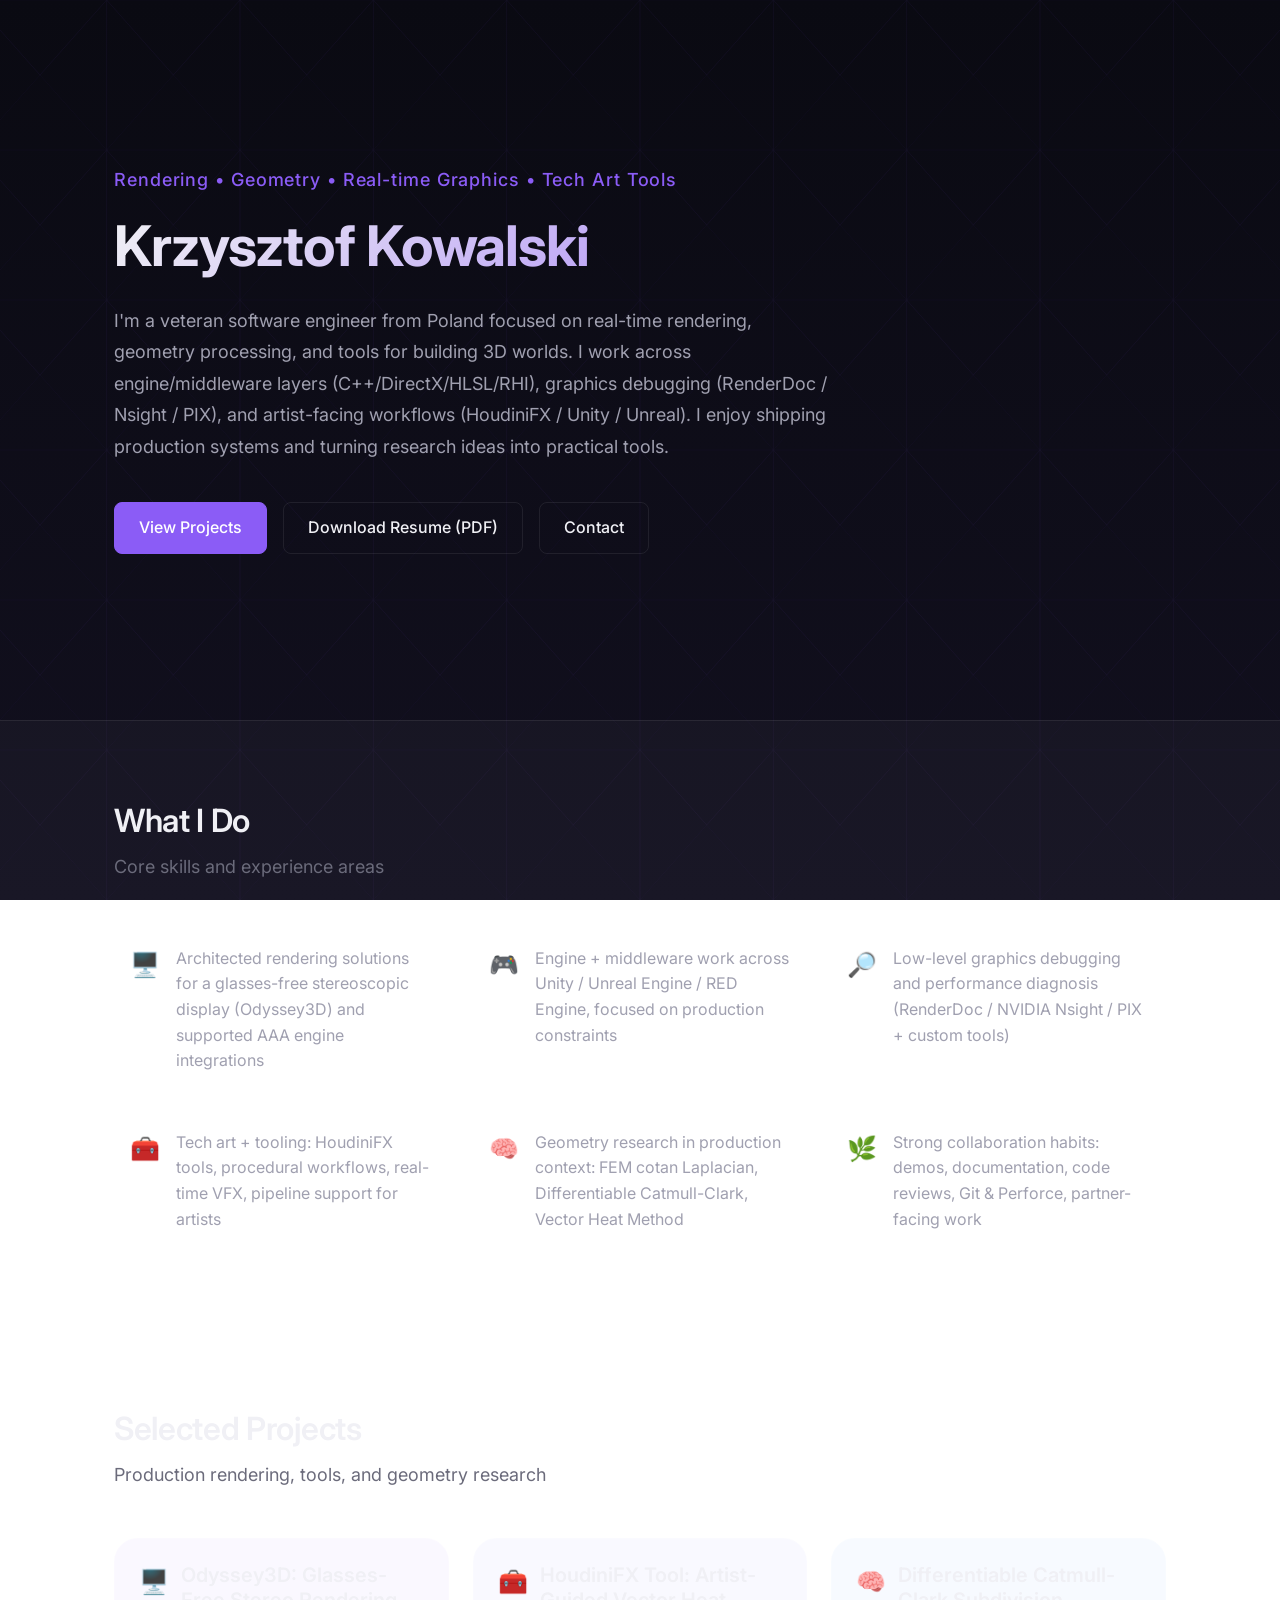
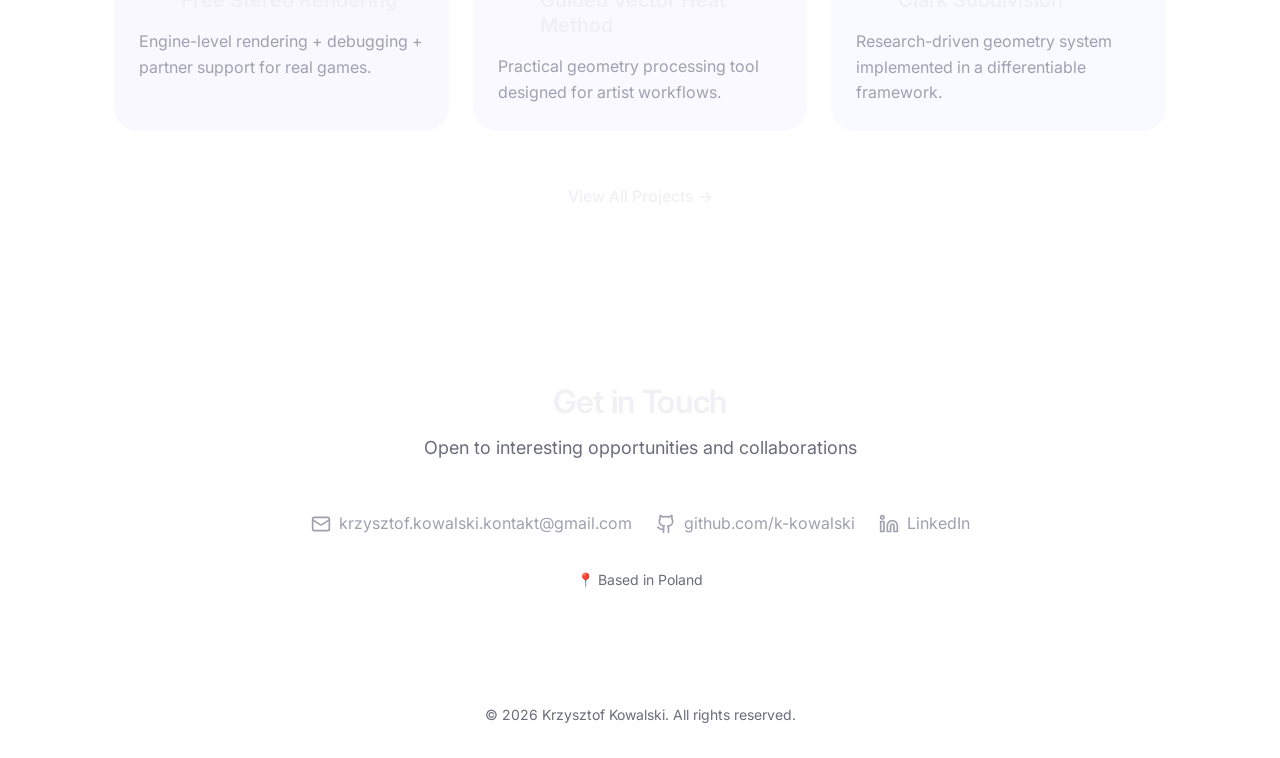
==== index.html @ f91380dd "Initial website commit" ====
<!DOCTYPE html>
<html lang="en">
<head>
  <meta charset="UTF-8">
  <meta name="viewport" content="width=device-width, initial-scale=1.0">
  <title>Krzysztof Kowalski — Rendering, Geometry, Real-time Graphics</title>
  <meta name="description" content="Veteran software engineer focused on real-time rendering, geometry processing, and tools for building 3D worlds. Engine/middleware, graphics debugging, and artist-facing workflows.">
  
  <!-- Open Graph -->
  <meta property="og:title" content="Krzysztof Kowalski — Rendering, Geometry, Real-time Graphics">
  <meta property="og:description" content="Veteran software engineer focused on real-time rendering, geometry processing, and tools for building 3D worlds.">
  <meta property="og:type" content="website">
  <meta property="og:url" content="https://k-kowalski.github.io/">
  
  <!-- Favicon -->
  <link rel="icon" type="image/svg+xml" href="assets/favicon.svg">
  
  <!-- Fonts -->
  <link rel="preconnect" href="https://fonts.googleapis.com">
  <link rel="preconnect" href="https://fonts.gstatic.com" crossorigin>
  <link href="https://fonts.googleapis.com/css2?family=Inter:wght@400;500;600;700&display=swap" rel="stylesheet">
  
  <!-- Styles -->
  <link rel="stylesheet" href="assets/styles.css">
</head>
<body>
  <!-- Background Triangle Mesh -->
  <img src="assets/triangles.svg" alt="" class="bg-triangles" aria-hidden="true">
  
  <div class="content-wrapper">
    <!-- Hero Section -->
    <section class="hero" id="hero">
      <div class="container">
        <p class="hero__tagline fade-in">Rendering • Geometry • Real-time Graphics • Tech Art Tools</p>
        <h1 class="hero__name fade-in">Krzysztof Kowalski</h1>
        <p class="hero__intro fade-in">
          I'm a veteran software engineer from Poland focused on real-time rendering, geometry processing, and tools for building 3D worlds. I work across engine/middleware layers (C++/DirectX/HLSL/RHI), graphics debugging (RenderDoc / Nsight / PIX), and artist-facing workflows (HoudiniFX / Unity / Unreal). I enjoy shipping production systems and turning research ideas into practical tools.
        </p>
        <div class="hero__cta fade-in">
          <a href="projects.html" class="btn btn--primary">View Projects</a>
          <a href="#" class="btn btn--secondary">Download Resume (PDF)</a>
          <a href="mailto:krzysztof.kowalski.kontakt@gmail.com" class="btn btn--secondary">Contact</a>
        </div>
      </div>
    </section>

    <!-- Highlights Section -->
    <section class="highlights" id="highlights">
      <div class="container">
        <div class="section-header">
          <h2 class="section-header__title">What I Do</h2>
          <p class="section-header__subtitle">Core skills and experience areas</p>
        </div>
        <div class="highlights__grid">
          <div class="highlight-item">
            <span class="highlight-item__emoji" aria-hidden="true">🖥️</span>
            <p class="highlight-item__text">Architected rendering solutions for a glasses-free stereoscopic display (Odyssey3D) and supported AAA engine integrations</p>
          </div>
          <div class="highlight-item">
            <span class="highlight-item__emoji" aria-hidden="true">🎮</span>
            <p class="highlight-item__text">Engine + middleware work across Unity / Unreal Engine / RED Engine, focused on production constraints</p>
          </div>
          <div class="highlight-item">
            <span class="highlight-item__emoji" aria-hidden="true">🔎</span>
            <p class="highlight-item__text">Low-level graphics debugging and performance diagnosis (RenderDoc / NVIDIA Nsight / PIX + custom tools)</p>
          </div>
          <div class="highlight-item">
            <span class="highlight-item__emoji" aria-hidden="true">🧰</span>
            <p class="highlight-item__text">Tech art + tooling: HoudiniFX tools, procedural workflows, real-time VFX, pipeline support for artists</p>
          </div>
          <div class="highlight-item">
            <span class="highlight-item__emoji" aria-hidden="true">🧠</span>
            <p class="highlight-item__text">Geometry research in production context: FEM cotan Laplacian, Differentiable Catmull-Clark, Vector Heat Method</p>
          </div>
          <div class="highlight-item">
            <span class="highlight-item__emoji" aria-hidden="true">🌿</span>
            <p class="highlight-item__text">Strong collaboration habits: demos, documentation, code reviews, Git & Perforce, partner-facing work</p>
          </div>
        </div>
      </div>
    </section>

    <!-- Selected Projects Section -->
    <section class="selected-projects" id="projects">
      <div class="container">
        <div class="section-header">
          <h2 class="section-header__title">Selected Projects</h2>
          <p class="section-header__subtitle">Production rendering, tools, and geometry research</p>
        </div>
        <div class="projects-grid">
          <a href="projects.html#odyssey3d" class="project-card project-card--shade-1">
            <div class="project-card__header">
              <span class="project-card__emoji" aria-hidden="true">🖥️</span>
              <h3 class="project-card__title">Odyssey3D: Glasses-Free Stereo Rendering</h3>
            </div>
            <p class="project-card__description">Engine-level rendering + debugging + partner support for real games.</p>
          </a>
          <a href="projects.html#vector-heat-method" class="project-card project-card--shade-2">
            <div class="project-card__header">
              <span class="project-card__emoji" aria-hidden="true">🧰</span>
              <h3 class="project-card__title">HoudiniFX Tool: Artist-Guided Vector Heat Method</h3>
            </div>
            <p class="project-card__description">Practical geometry processing tool designed for artist workflows.</p>
          </a>
          <a href="projects.html#diff-catmul-clark" class="project-card project-card--shade-3">
            <div class="project-card__header">
              <span class="project-card__emoji" aria-hidden="true">🧠</span>
              <h3 class="project-card__title">Differentiable Catmull-Clark Subdivision</h3>
            </div>
            <p class="project-card__description">Research-driven geometry system implemented in a differentiable framework.</p>
          </a>
        </div>
        <div style="text-align: center; margin-top: var(--space-10);">
          <a href="projects.html" class="btn btn--secondary">View All Projects →</a>
        </div>
      </div>
    </section>

    <!-- Contact Section -->
    <section class="contact" id="contact">
      <div class="container">
        <div class="section-header">
          <h2 class="section-header__title">Get in Touch</h2>
          <p class="section-header__subtitle">Open to interesting opportunities and collaborations</p>
        </div>
        <div class="contact__links">
          <a href="mailto:krzysztof.kowalski.kontakt@gmail.com" class="contact__link">
            <svg xmlns="http://www.w3.org/2000/svg" viewBox="0 0 24 24" fill="none" stroke="currentColor" stroke-width="2" stroke-linecap="round" stroke-linejoin="round">
              <rect width="20" height="16" x="2" y="4" rx="2"/>
              <path d="m22 7-8.97 5.7a1.94 1.94 0 0 1-2.06 0L2 7"/>
            </svg>
            <span>krzysztof.kowalski.kontakt@gmail.com</span>
          </a>
          <a href="https://github.com/k-kowalski" target="_blank" rel="noopener noreferrer" class="contact__link">
            <svg xmlns="http://www.w3.org/2000/svg" viewBox="0 0 24 24" fill="none" stroke="currentColor" stroke-width="2" stroke-linecap="round" stroke-linejoin="round">
              <path d="M15 22v-4a4.8 4.8 0 0 0-1-3.5c3 0 6-2 6-5.5.08-1.25-.27-2.48-1-3.5.28-1.15.28-2.35 0-3.5 0 0-1 0-3 1.5-2.64-.5-5.36-.5-8 0C6 2 5 2 5 2c-.3 1.15-.3 2.35 0 3.5A5.403 5.403 0 0 0 4 9c0 3.5 3 5.5 6 5.5-.39.49-.68 1.05-.85 1.65-.17.6-.22 1.23-.15 1.85v4"/>
              <path d="M9 18c-4.51 2-5-2-7-2"/>
            </svg>
            <span>github.com/k-kowalski</span>
          </a>
          <a href="https://linkedin.com/in/krzysztof-kowalski-9024a4239" target="_blank" rel="noopener noreferrer" class="contact__link">
            <svg xmlns="http://www.w3.org/2000/svg" viewBox="0 0 24 24" fill="none" stroke="currentColor" stroke-width="2" stroke-linecap="round" stroke-linejoin="round">
              <path d="M16 8a6 6 0 0 1 6 6v7h-4v-7a2 2 0 0 0-2-2 2 2 0 0 0-2 2v7h-4v-7a6 6 0 0 1 6-6z"/>
              <rect width="4" height="12" x="2" y="9"/>
              <circle cx="4" cy="4" r="2"/>
            </svg>
            <span>LinkedIn</span>
          </a>
        </div>
        <p style="margin-top: var(--space-8); color: var(--color-text-muted); font-size: var(--text-sm);">📍 Based in Poland</p>
      </div>
    </section>

    <!-- Footer -->
    <footer class="footer">
      <div class="container">
        <p class="footer__text">© 2026 Krzysztof Kowalski. All rights reserved.</p>
      </div>
    </footer>
  </div>

  <script src="assets/main.js" defer></script>
</body>
</html>
---- assets/styles.css ----
/* ==========================================================================
   KRZYSZTOF KOWALSKI - Personal Website Styles
   Dark theme with gradient background and triangle wireframe overlay
   ========================================================================== */

/* --------------------------------------------------------------------------
   CSS Custom Properties (Design Tokens)
   -------------------------------------------------------------------------- */
:root {
  /* Colors - Dark theme palette */
  --color-bg-start: #0a0a12;
  --color-bg-end: #12101f;
  --color-surface: rgba(255, 255, 255, 0.03);
  --color-surface-hover: rgba(255, 255, 255, 0.06);
  --color-border: rgba(255, 255, 255, 0.08);
  --color-border-glow: rgba(139, 92, 246, 0.15);
  
  --color-text-primary: #f0f0f5;
  --color-text-secondary: #a0a0b0;
  --color-text-muted: #6b6b7b;
  
  --color-accent: #8b5cf6;
  --color-accent-hover: #a78bfa;
  --color-accent-glow: rgba(139, 92, 246, 0.25);
  
  /* Card shade variations */
  --card-shade-1: rgba(139, 92, 246, 0.04);
  --card-shade-2: rgba(99, 102, 241, 0.04);
  --card-shade-3: rgba(59, 130, 246, 0.04);
  --card-shade-4: rgba(168, 85, 247, 0.04);
  --card-shade-5: rgba(34, 211, 238, 0.04);
  --card-shade-6: rgba(244, 114, 182, 0.04);
  
  /* Typography */
  --font-sans: 'Inter', -apple-system, BlinkMacSystemFont, 'Segoe UI', Roboto, sans-serif;
  --font-mono: 'JetBrains Mono', 'Fira Code', monospace;
  
  --text-xs: 0.75rem;
  --text-sm: 0.875rem;
  --text-base: 1rem;
  --text-lg: 1.125rem;
  --text-xl: 1.25rem;
  --text-2xl: 1.5rem;
  --text-3xl: 2rem;
  --text-4xl: 2.5rem;
  --text-5xl: 3.5rem;
  
  --leading-tight: 1.25;
  --leading-normal: 1.6;
  --leading-relaxed: 1.75;
  
  /* Spacing */
  --space-1: 0.25rem;
  --space-2: 0.5rem;
  --space-3: 0.75rem;
  --space-4: 1rem;
  --space-5: 1.25rem;
  --space-6: 1.5rem;
  --space-8: 2rem;
  --space-10: 2.5rem;
  --space-12: 3rem;
  --space-16: 4rem;
  --space-20: 5rem;
  --space-24: 6rem;
  
  /* Layout */
  --max-width: 1100px;
  --border-radius-sm: 8px;
  --border-radius-md: 16px;
  --border-radius-lg: 24px;
  
  /* Transitions */
  --transition-fast: 150ms ease;
  --transition-base: 250ms ease;
  --transition-slow: 400ms ease;
}

/* --------------------------------------------------------------------------
   Base Reset & Foundation
   -------------------------------------------------------------------------- */
*, *::before, *::after {
  box-sizing: border-box;
  margin: 0;
  padding: 0;
}

html {
  scroll-behavior: smooth;
  -webkit-font-smoothing: antialiased;
  -moz-osx-font-smoothing: grayscale;
}

body {
  font-family: var(--font-sans);
  font-size: var(--text-base);
  line-height: var(--leading-normal);
  color: var(--color-text-primary);
  background: linear-gradient(180deg, var(--color-bg-start) 0%, var(--color-bg-end) 100%);
  background-attachment: fixed;
  min-height: 100vh;
}

/* Triangle mesh background overlay */
.bg-triangles {
  position: fixed;
  top: 0;
  left: 0;
  width: 100%;
  height: 100%;
  pointer-events: none;
  z-index: 0;
  opacity: 0.08;
}

/* Main content wrapper */
.content-wrapper {
  position: relative;
  z-index: 1;
}

/* --------------------------------------------------------------------------
   Typography
   -------------------------------------------------------------------------- */
h1, h2, h3, h4, h5, h6 {
  font-weight: 600;
  line-height: var(--leading-tight);
  color: var(--color-text-primary);
}

h1 {
  font-size: var(--text-5xl);
  font-weight: 700;
  letter-spacing: -0.02em;
}

h2 {
  font-size: var(--text-3xl);
  letter-spacing: -0.01em;
}

h3 {
  font-size: var(--text-xl);
}

h4 {
  font-size: var(--text-lg);
}

p {
  color: var(--color-text-secondary);
}

a {
  color: var(--color-accent);
  text-decoration: none;
  transition: color var(--transition-fast);
}

a:hover {
  color: var(--color-accent-hover);
}

/* --------------------------------------------------------------------------
   Layout
   -------------------------------------------------------------------------- */
.container {
  width: 100%;
  max-width: var(--max-width);
  margin: 0 auto;
  padding: 0 var(--space-6);
}

section {
  padding: var(--space-20) 0;
}

/* --------------------------------------------------------------------------
   Hero Section
   -------------------------------------------------------------------------- */
.hero {
  min-height: 80vh;
  display: flex;
  flex-direction: column;
  justify-content: center;
  padding: var(--space-24) 0;
}

.hero__tagline {
  font-size: var(--text-lg);
  color: var(--color-accent);
  font-weight: 500;
  margin-bottom: var(--space-4);
  letter-spacing: 0.05em;
}

.hero__name {
  margin-bottom: var(--space-6);
  background: linear-gradient(135deg, var(--color-text-primary) 0%, var(--color-accent) 100%);
  -webkit-background-clip: text;
  -webkit-text-fill-color: transparent;
  background-clip: text;
}

.hero__intro {
  font-size: var(--text-lg);
  max-width: 720px;
  margin-bottom: var(--space-10);
  line-height: var(--leading-relaxed);
}

.hero__cta {
  display: flex;
  flex-wrap: wrap;
  gap: var(--space-4);
}

/* --------------------------------------------------------------------------
   Buttons
   -------------------------------------------------------------------------- */
.btn {
  display: inline-flex;
  align-items: center;
  gap: var(--space-2);
  padding: var(--space-3) var(--space-6);
  font-size: var(--text-base);
  font-weight: 500;
  border-radius: var(--border-radius-sm);
  border: 1px solid transparent;
  cursor: pointer;
  transition: all var(--transition-base);
  text-decoration: none;
}

.btn--primary {
  background: var(--color-accent);
  color: white;
  border-color: var(--color-accent);
}

.btn--primary:hover {
  background: var(--color-accent-hover);
  border-color: var(--color-accent-hover);
  color: white;
  box-shadow: 0 0 20px var(--color-accent-glow);
}

.btn--secondary {
  background: transparent;
  color: var(--color-text-primary);
  border-color: var(--color-border);
}

.btn--secondary:hover {
  background: var(--color-surface-hover);
  border-color: var(--color-accent);
  color: var(--color-text-primary);
}

/* --------------------------------------------------------------------------
   Section Headers
   -------------------------------------------------------------------------- */
.section-header {
  margin-bottom: var(--space-12);
}

.section-header__title {
  margin-bottom: var(--space-3);
}

.section-header__subtitle {
  font-size: var(--text-lg);
  color: var(--color-text-muted);
}

/* --------------------------------------------------------------------------
   Highlights Section
   -------------------------------------------------------------------------- */
.highlights {
  background: var(--color-surface);
  border-top: 1px solid var(--color-border);
  border-bottom: 1px solid var(--color-border);
}

.highlights__grid {
  display: grid;
  grid-template-columns: repeat(auto-fit, minmax(300px, 1fr));
  gap: var(--space-6);
}

.highlight-item {
  display: flex;
  gap: var(--space-4);
  padding: var(--space-4);
  border-radius: var(--border-radius-md);
  transition: background var(--transition-base);
}

.highlight-item:hover {
  background: var(--color-surface-hover);
}

.highlight-item__emoji {
  font-size: var(--text-2xl);
  flex-shrink: 0;
}

.highlight-item__text {
  font-size: var(--text-base);
  color: var(--color-text-secondary);
  line-height: var(--leading-normal);
}

/* --------------------------------------------------------------------------
   Project Cards (Teaser - Home)
   -------------------------------------------------------------------------- */
.projects-grid {
  display: grid;
  grid-template-columns: repeat(auto-fit, minmax(320px, 1fr));
  gap: var(--space-6);
}

.project-card {
  background: var(--color-surface);
  border: 1px solid var(--color-border);
  border-radius: var(--border-radius-lg);
  padding: var(--space-6);
  transition: all var(--transition-base);
  text-decoration: none;
  display: block;
}

.project-card:hover {
  background: var(--color-surface-hover);
  border-color: var(--color-border-glow);
  transform: translateY(-2px);
  box-shadow: 0 8px 32px rgba(0, 0, 0, 0.3), 0 0 0 1px var(--color-border-glow);
}

.project-card--shade-1 { background: var(--card-shade-1); }
.project-card--shade-2 { background: var(--card-shade-2); }
.project-card--shade-3 { background: var(--card-shade-3); }
.project-card--shade-4 { background: var(--card-shade-4); }
.project-card--shade-5 { background: var(--card-shade-5); }
.project-card--shade-6 { background: var(--card-shade-6); }

.project-card__header {
  display: flex;
  align-items: flex-start;
  gap: var(--space-3);
  margin-bottom: var(--space-4);
}

.project-card__emoji {
  font-size: var(--text-2xl);
  flex-shrink: 0;
}

.project-card__title {
  font-size: var(--text-xl);
  font-weight: 600;
  color: var(--color-text-primary);
}

.project-card__description {
  color: var(--color-text-secondary);
  font-size: var(--text-base);
  line-height: var(--leading-normal);
}

/* --------------------------------------------------------------------------
   Project Cards (Full - Projects Page)
   -------------------------------------------------------------------------- */
.project-full {
  background: var(--color-surface);
  border: 1px solid var(--color-border);
  border-radius: var(--border-radius-lg);
  padding: var(--space-8);
  margin-bottom: var(--space-8);
  transition: border-color var(--transition-base);
}

.project-full:hover {
  border-color: var(--color-border-glow);
}

.project-full__header {
  display: flex;
  align-items: flex-start;
  gap: var(--space-4);
  margin-bottom: var(--space-4);
}

.project-full__emoji {
  font-size: var(--text-3xl);
  flex-shrink: 0;
}

.project-full__title-group {
  flex: 1;
}

.project-full__title {
  font-size: var(--text-2xl);
  font-weight: 600;
  margin-bottom: var(--space-1);
}

.project-full__role {
  font-size: var(--text-sm);
  color: var(--color-accent);
  font-weight: 500;
}

.project-full__summary {
  color: var(--color-text-secondary);
  margin-bottom: var(--space-6);
  font-size: var(--text-lg);
  line-height: var(--leading-relaxed);
}

.project-full__section-title {
  font-size: var(--text-sm);
  font-weight: 600;
  color: var(--color-text-muted);
  text-transform: uppercase;
  letter-spacing: 0.05em;
  margin-bottom: var(--space-3);
  margin-top: var(--space-6);
}

.project-full__list {
  list-style: none;
  padding: 0;
}

.project-full__list li {
  position: relative;
  padding-left: var(--space-5);
  margin-bottom: var(--space-2);
  color: var(--color-text-secondary);
}

.project-full__list li::before {
  content: "→";
  position: absolute;
  left: 0;
  color: var(--color-accent);
}

.project-full__tech {
  display: flex;
  flex-wrap: wrap;
  gap: var(--space-2);
  margin-top: var(--space-4);
}

.tech-tag {
  font-size: var(--text-xs);
  padding: var(--space-1) var(--space-3);
  background: var(--color-surface-hover);
  border: 1px solid var(--color-border);
  border-radius: var(--border-radius-sm);
  color: var(--color-text-muted);
  font-family: var(--font-mono);
}

/* Screenshot Placeholder */
.screenshot-placeholder {
  aspect-ratio: 16 / 9;
  background: linear-gradient(135deg, rgba(139, 92, 246, 0.05) 0%, rgba(59, 130, 246, 0.05) 100%);
  border: 1px dashed var(--color-border);
  border-radius: var(--border-radius-md);
  display: flex;
  flex-direction: column;
  align-items: center;
  justify-content: center;
  gap: var(--space-3);
  margin-top: var(--space-6);
  color: var(--color-text-muted);
  font-size: var(--text-sm);
}

.screenshot-placeholder__icon {
  font-size: var(--text-3xl);
  opacity: 0.5;
}

/* When real screenshot is added, use this class */
.screenshot-container {
  aspect-ratio: 16 / 9;
  border-radius: var(--border-radius-md);
  overflow: hidden;
  margin-top: var(--space-6);
}

.screenshot-container img {
  width: 100%;
  height: 100%;
  object-fit: cover;
}

/* --------------------------------------------------------------------------
   Contact Section
   -------------------------------------------------------------------------- */
.contact {
  text-align: center;
}

.contact__links {
  display: flex;
  flex-wrap: wrap;
  justify-content: center;
  gap: var(--space-6);
  margin-top: var(--space-8);
}

.contact__link {
  display: inline-flex;
  align-items: center;
  gap: var(--space-2);
  color: var(--color-text-secondary);
  font-size: var(--text-base);
  transition: color var(--transition-fast);
}

.contact__link:hover {
  color: var(--color-accent);
}

.contact__link svg {
  width: 20px;
  height: 20px;
}

/* --------------------------------------------------------------------------
   Footer
   -------------------------------------------------------------------------- */
.footer {
  padding: var(--space-8) 0;
  border-top: 1px solid var(--color-border);
  text-align: center;
}

.footer__text {
  font-size: var(--text-sm);
  color: var(--color-text-muted);
}

/* --------------------------------------------------------------------------
   Responsive Design
   -------------------------------------------------------------------------- */
@media (max-width: 768px) {
  :root {
    --text-5xl: 2.5rem;
    --text-3xl: 1.75rem;
  }
  
  .hero {
    min-height: auto;
    padding: var(--space-16) 0;
  }
  
  .hero__cta {
    flex-direction: column;
  }
  
  .btn {
    width: 100%;
    justify-content: center;
  }
  
  .highlights__grid {
    grid-template-columns: 1fr;
  }
  
  .projects-grid {
    grid-template-columns: 1fr;
  }
  
  .project-full {
    padding: var(--space-5);
  }
  
  .project-full__header {
    flex-direction: column;
    gap: var(--space-2);
  }
  
  section {
    padding: var(--space-12) 0;
  }
  
  .container {
    padding: 0 var(--space-4);
  }
}

@media (max-width: 480px) {
  :root {
    --text-5xl: 2rem;
    --text-3xl: 1.5rem;
    --text-2xl: 1.25rem;
  }
  
  .contact__links {
    flex-direction: column;
    align-items: center;
  }
}

/* --------------------------------------------------------------------------
   Animations (with reduced motion support)
   -------------------------------------------------------------------------- */
@media (prefers-reduced-motion: no-preference) {
  .fade-in {
    animation: fadeIn var(--transition-slow) ease-out;
  }
  
  @keyframes fadeIn {
    from {
      opacity: 0;
      transform: translateY(10px);
    }
    to {
      opacity: 1;
      transform: translateY(0);
    }
  }
}

@media (prefers-reduced-motion: reduce) {
  *, *::before, *::after {
    animation-duration: 0.01ms !important;
    animation-iteration-count: 1 !important;
    transition-duration: 0.01ms !important;
  }
  
  html {
    scroll-behavior: auto;
  }
}

/* --------------------------------------------------------------------------
   Utility Classes
   -------------------------------------------------------------------------- */
.sr-only {
  position: absolute;
  width: 1px;
  height: 1px;
  padding: 0;
  margin: -1px;
  overflow: hidden;
  clip: rect(0, 0, 0, 0);
  white-space: nowrap;
  border: 0;
}

.text-gradient {
  background: linear-gradient(135deg, var(--color-text-primary) 0%, var(--color-accent) 100%);
  -webkit-background-clip: text;
  -webkit-text-fill-color: transparent;
  background-clip: text;
}
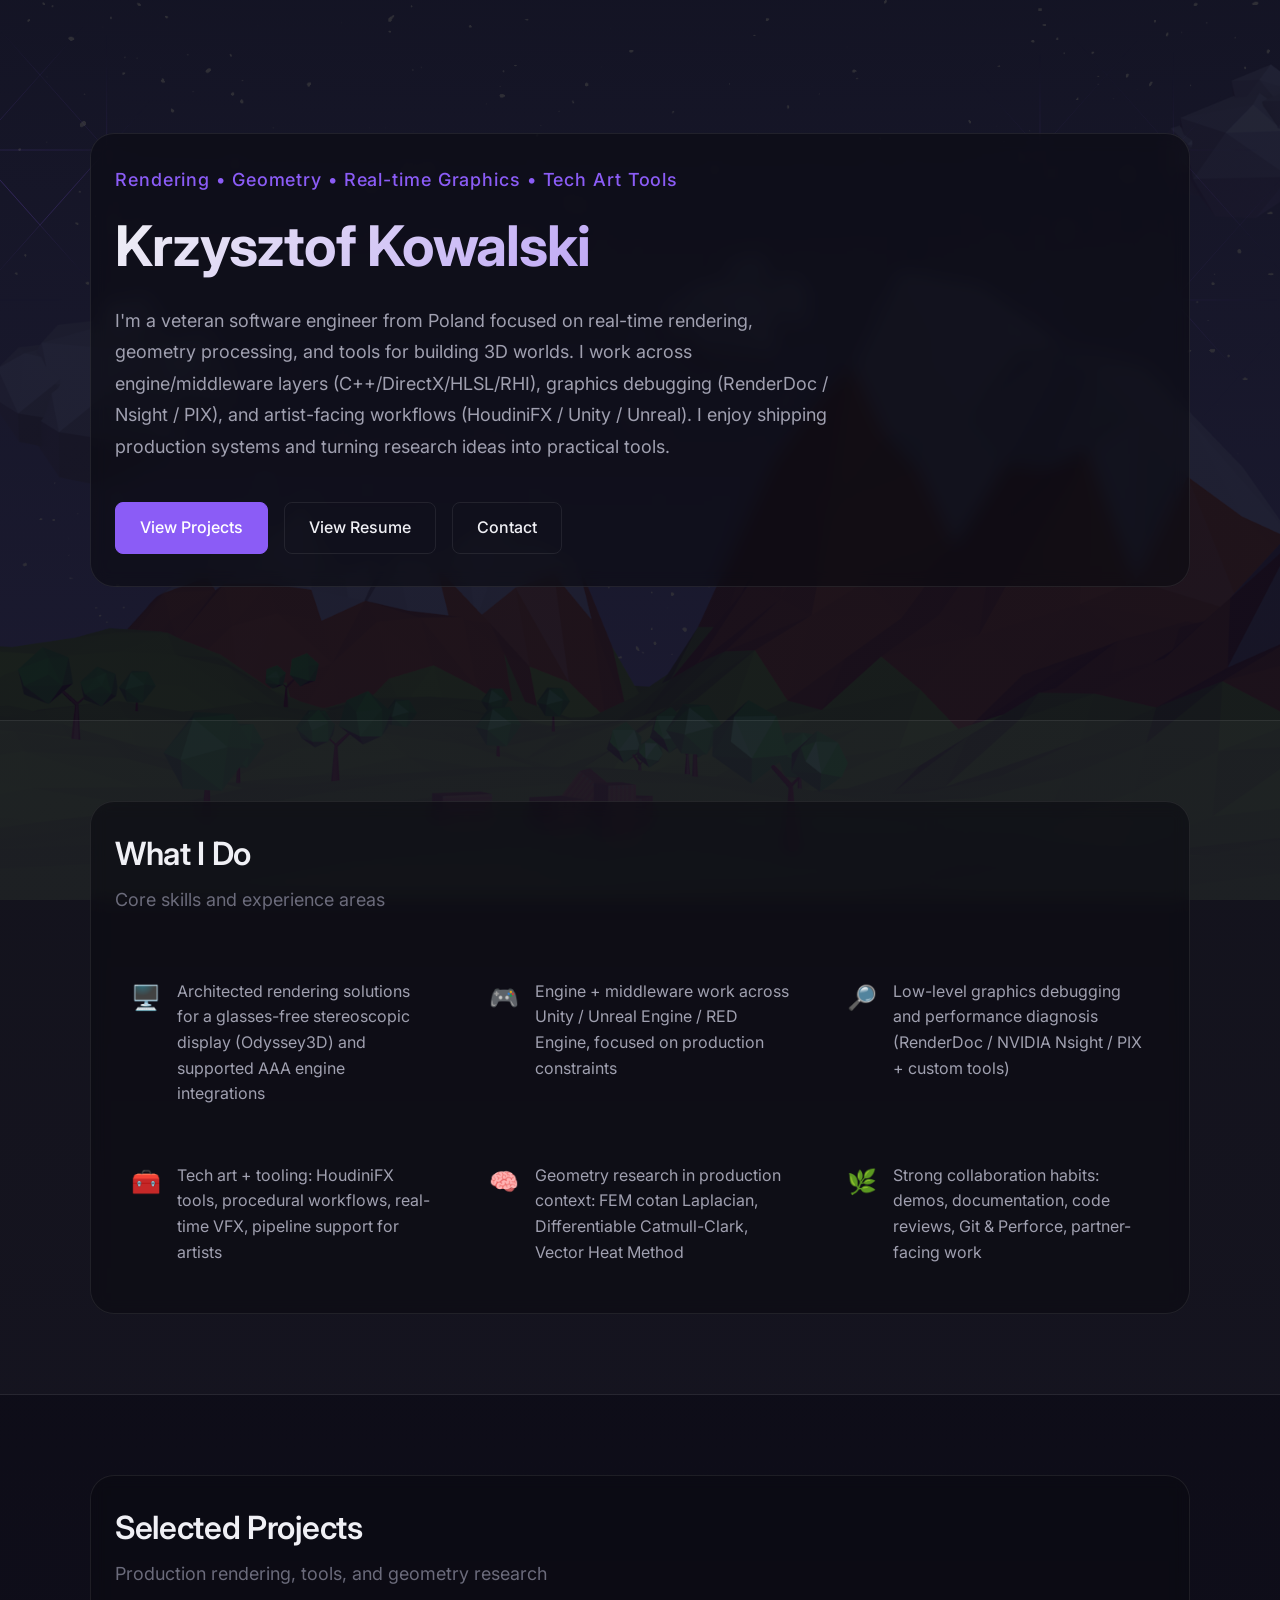
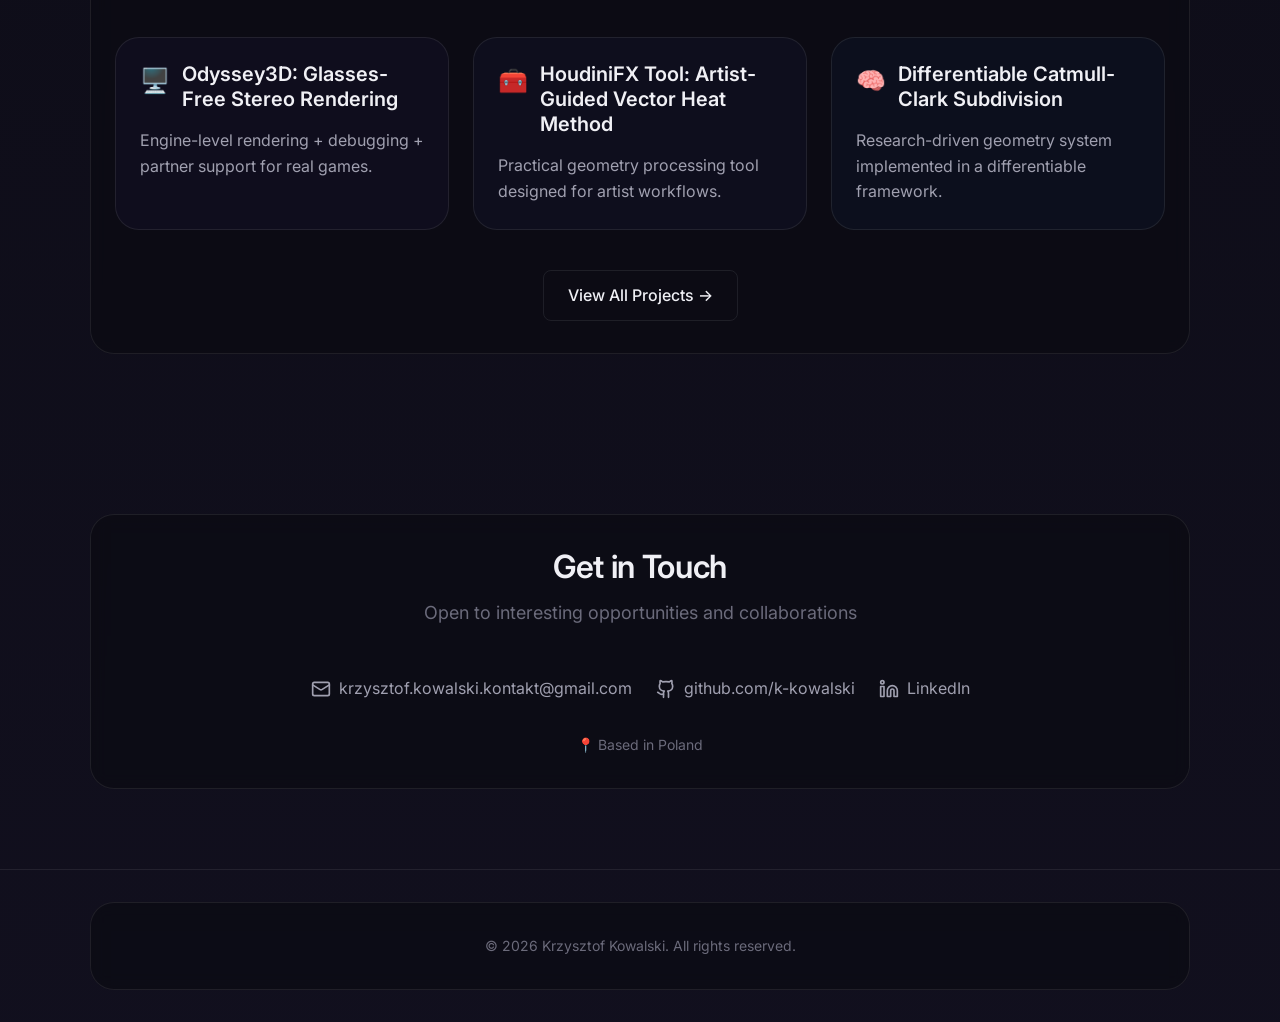
==== commit 87d7348f: "Implement bg.png with mask animations and update resume link" ====
--- a/index.html
+++ b/index.html
@@ -1,32 +1,36 @@
 <!DOCTYPE html>
 <html lang="en">
+
 <head>
   <meta charset="UTF-8">
   <meta name="viewport" content="width=device-width, initial-scale=1.0">
   <title>Krzysztof Kowalski — Rendering, Geometry, Real-time Graphics</title>
-  <meta name="description" content="Veteran software engineer focused on real-time rendering, geometry processing, and tools for building 3D worlds. Engine/middleware, graphics debugging, and artist-facing workflows.">
-  
+  <meta name="description"
+    content="Veteran software engineer focused on real-time rendering, geometry processing, and tools for building 3D worlds. Engine/middleware, graphics debugging, and artist-facing workflows.">
+
   <!-- Open Graph -->
   <meta property="og:title" content="Krzysztof Kowalski — Rendering, Geometry, Real-time Graphics">
-  <meta property="og:description" content="Veteran software engineer focused on real-time rendering, geometry processing, and tools for building 3D worlds.">
+  <meta property="og:description"
+    content="Veteran software engineer focused on real-time rendering, geometry processing, and tools for building 3D worlds.">
   <meta property="og:type" content="website">
   <meta property="og:url" content="https://k-kowalski.github.io/">
-  
+
   <!-- Favicon -->
   <link rel="icon" type="image/svg+xml" href="assets/favicon.svg">
-  
+
   <!-- Fonts -->
   <link rel="preconnect" href="https://fonts.googleapis.com">
   <link rel="preconnect" href="https://fonts.gstatic.com" crossorigin>
   <link href="https://fonts.googleapis.com/css2?family=Inter:wght@400;500;600;700&display=swap" rel="stylesheet">
-  
+
   <!-- Styles -->
   <link rel="stylesheet" href="assets/styles.css">
 </head>
+
 <body>
   <!-- Background Triangle Mesh -->
   <img src="assets/triangles.svg" alt="" class="bg-triangles" aria-hidden="true">
-  
+
   <div class="content-wrapper">
     <!-- Hero Section -->
     <section class="hero" id="hero">
@@ -34,11 +38,15 @@
         <p class="hero__tagline fade-in">Rendering • Geometry • Real-time Graphics • Tech Art Tools</p>
         <h1 class="hero__name fade-in">Krzysztof Kowalski</h1>
         <p class="hero__intro fade-in">
-          I'm a veteran software engineer from Poland focused on real-time rendering, geometry processing, and tools for building 3D worlds. I work across engine/middleware layers (C++/DirectX/HLSL/RHI), graphics debugging (RenderDoc / Nsight / PIX), and artist-facing workflows (HoudiniFX / Unity / Unreal). I enjoy shipping production systems and turning research ideas into practical tools.
+          I'm a veteran software engineer from Poland focused on real-time rendering, geometry processing, and tools for
+          building 3D worlds. I work across engine/middleware layers (C++/DirectX/HLSL/RHI), graphics debugging
+          (RenderDoc / Nsight / PIX), and artist-facing workflows (HoudiniFX / Unity / Unreal). I enjoy shipping
+          production systems and turning research ideas into practical tools.
         </p>
         <div class="hero__cta fade-in">
           <a href="projects.html" class="btn btn--primary">View Projects</a>
-          <a href="#" class="btn btn--secondary">Download Resume (PDF)</a>
+          <a href="https://docs.google.com/document/d/1v29XtNxEgqasgHXxsYM49xwrQ92GkRwDgaLN2A-uAgM/edit?usp=sharing"
+            class="btn btn--secondary" target="_blank" rel="noopener noreferrer">View Resume</a>
           <a href="mailto:krzysztof.kowalski.kontakt@gmail.com" class="btn btn--secondary">Contact</a>
         </div>
       </div>
@@ -54,27 +62,33 @@
         <div class="highlights__grid">
           <div class="highlight-item">
             <span class="highlight-item__emoji" aria-hidden="true">🖥️</span>
-            <p class="highlight-item__text">Architected rendering solutions for a glasses-free stereoscopic display (Odyssey3D) and supported AAA engine integrations</p>
+            <p class="highlight-item__text">Architected rendering solutions for a glasses-free stereoscopic display
+              (Odyssey3D) and supported AAA engine integrations</p>
           </div>
           <div class="highlight-item">
             <span class="highlight-item__emoji" aria-hidden="true">🎮</span>
-            <p class="highlight-item__text">Engine + middleware work across Unity / Unreal Engine / RED Engine, focused on production constraints</p>
+            <p class="highlight-item__text">Engine + middleware work across Unity / Unreal Engine / RED Engine, focused
+              on production constraints</p>
           </div>
           <div class="highlight-item">
             <span class="highlight-item__emoji" aria-hidden="true">🔎</span>
-            <p class="highlight-item__text">Low-level graphics debugging and performance diagnosis (RenderDoc / NVIDIA Nsight / PIX + custom tools)</p>
+            <p class="highlight-item__text">Low-level graphics debugging and performance diagnosis (RenderDoc / NVIDIA
+              Nsight / PIX + custom tools)</p>
           </div>
           <div class="highlight-item">
             <span class="highlight-item__emoji" aria-hidden="true">🧰</span>
-            <p class="highlight-item__text">Tech art + tooling: HoudiniFX tools, procedural workflows, real-time VFX, pipeline support for artists</p>
+            <p class="highlight-item__text">Tech art + tooling: HoudiniFX tools, procedural workflows, real-time VFX,
+              pipeline support for artists</p>
           </div>
           <div class="highlight-item">
             <span class="highlight-item__emoji" aria-hidden="true">🧠</span>
-            <p class="highlight-item__text">Geometry research in production context: FEM cotan Laplacian, Differentiable Catmull-Clark, Vector Heat Method</p>
+            <p class="highlight-item__text">Geometry research in production context: FEM cotan Laplacian, Differentiable
+              Catmull-Clark, Vector Heat Method</p>
           </div>
           <div class="highlight-item">
             <span class="highlight-item__emoji" aria-hidden="true">🌿</span>
-            <p class="highlight-item__text">Strong collaboration habits: demos, documentation, code reviews, Git & Perforce, partner-facing work</p>
+            <p class="highlight-item__text">Strong collaboration habits: demos, documentation, code reviews, Git &
+              Perforce, partner-facing work</p>
           </div>
         </div>
       </div>
@@ -93,7 +107,8 @@
               <span class="project-card__emoji" aria-hidden="true">🖥️</span>
               <h3 class="project-card__title">Odyssey3D: Glasses-Free Stereo Rendering</h3>
             </div>
-            <p class="project-card__description">Engine-level rendering + debugging + partner support for real games.</p>
+            <p class="project-card__description">Engine-level rendering + debugging + partner support for real games.
+            </p>
           </a>
           <a href="projects.html#vector-heat-method" class="project-card project-card--shade-2">
             <div class="project-card__header">
@@ -107,7 +122,8 @@
               <span class="project-card__emoji" aria-hidden="true">🧠</span>
               <h3 class="project-card__title">Differentiable Catmull-Clark Subdivision</h3>
             </div>
-            <p class="project-card__description">Research-driven geometry system implemented in a differentiable framework.</p>
+            <p class="project-card__description">Research-driven geometry system implemented in a differentiable
+              framework.</p>
           </a>
         </div>
         <div style="text-align: center; margin-top: var(--space-10);">
@@ -125,29 +141,35 @@
         </div>
         <div class="contact__links">
           <a href="mailto:krzysztof.kowalski.kontakt@gmail.com" class="contact__link">
-            <svg xmlns="http://www.w3.org/2000/svg" viewBox="0 0 24 24" fill="none" stroke="currentColor" stroke-width="2" stroke-linecap="round" stroke-linejoin="round">
-              <rect width="20" height="16" x="2" y="4" rx="2"/>
-              <path d="m22 7-8.97 5.7a1.94 1.94 0 0 1-2.06 0L2 7"/>
+            <svg xmlns="http://www.w3.org/2000/svg" viewBox="0 0 24 24" fill="none" stroke="currentColor"
+              stroke-width="2" stroke-linecap="round" stroke-linejoin="round">
+              <rect width="20" height="16" x="2" y="4" rx="2" />
+              <path d="m22 7-8.97 5.7a1.94 1.94 0 0 1-2.06 0L2 7" />
             </svg>
             <span>krzysztof.kowalski.kontakt@gmail.com</span>
           </a>
           <a href="https://github.com/k-kowalski" target="_blank" rel="noopener noreferrer" class="contact__link">
-            <svg xmlns="http://www.w3.org/2000/svg" viewBox="0 0 24 24" fill="none" stroke="currentColor" stroke-width="2" stroke-linecap="round" stroke-linejoin="round">
-              <path d="M15 22v-4a4.8 4.8 0 0 0-1-3.5c3 0 6-2 6-5.5.08-1.25-.27-2.48-1-3.5.28-1.15.28-2.35 0-3.5 0 0-1 0-3 1.5-2.64-.5-5.36-.5-8 0C6 2 5 2 5 2c-.3 1.15-.3 2.35 0 3.5A5.403 5.403 0 0 0 4 9c0 3.5 3 5.5 6 5.5-.39.49-.68 1.05-.85 1.65-.17.6-.22 1.23-.15 1.85v4"/>
-              <path d="M9 18c-4.51 2-5-2-7-2"/>
+            <svg xmlns="http://www.w3.org/2000/svg" viewBox="0 0 24 24" fill="none" stroke="currentColor"
+              stroke-width="2" stroke-linecap="round" stroke-linejoin="round">
+              <path
+                d="M15 22v-4a4.8 4.8 0 0 0-1-3.5c3 0 6-2 6-5.5.08-1.25-.27-2.48-1-3.5.28-1.15.28-2.35 0-3.5 0 0-1 0-3 1.5-2.64-.5-5.36-.5-8 0C6 2 5 2 5 2c-.3 1.15-.3 2.35 0 3.5A5.403 5.403 0 0 0 4 9c0 3.5 3 5.5 6 5.5-.39.49-.68 1.05-.85 1.65-.17.6-.22 1.23-.15 1.85v4" />
+              <path d="M9 18c-4.51 2-5-2-7-2" />
             </svg>
             <span>github.com/k-kowalski</span>
           </a>
-          <a href="https://linkedin.com/in/krzysztof-kowalski-9024a4239" target="_blank" rel="noopener noreferrer" class="contact__link">
-            <svg xmlns="http://www.w3.org/2000/svg" viewBox="0 0 24 24" fill="none" stroke="currentColor" stroke-width="2" stroke-linecap="round" stroke-linejoin="round">
-              <path d="M16 8a6 6 0 0 1 6 6v7h-4v-7a2 2 0 0 0-2-2 2 2 0 0 0-2 2v7h-4v-7a6 6 0 0 1 6-6z"/>
-              <rect width="4" height="12" x="2" y="9"/>
-              <circle cx="4" cy="4" r="2"/>
+          <a href="https://linkedin.com/in/krzysztof-kowalski-9024a4239" target="_blank" rel="noopener noreferrer"
+            class="contact__link">
+            <svg xmlns="http://www.w3.org/2000/svg" viewBox="0 0 24 24" fill="none" stroke="currentColor"
+              stroke-width="2" stroke-linecap="round" stroke-linejoin="round">
+              <path d="M16 8a6 6 0 0 1 6 6v7h-4v-7a2 2 0 0 0-2-2 2 2 0 0 0-2 2v7h-4v-7a6 6 0 0 1 6-6z" />
+              <rect width="4" height="12" x="2" y="9" />
+              <circle cx="4" cy="4" r="2" />
             </svg>
             <span>LinkedIn</span>
           </a>
         </div>
-        <p style="margin-top: var(--space-8); color: var(--color-text-muted); font-size: var(--text-sm);">📍 Based in Poland</p>
+        <p style="margin-top: var(--space-8); color: var(--color-text-muted); font-size: var(--text-sm);">📍 Based in
+          Poland</p>
       </div>
     </section>
 
@@ -161,4 +183,5 @@
 
   <script src="assets/main.js" defer></script>
 </body>
-</html>
+
+</html>
--- a/assets/styles.css
+++ b/assets/styles.css
@@ -14,15 +14,15 @@
   --color-surface-hover: rgba(255, 255, 255, 0.06);
   --color-border: rgba(255, 255, 255, 0.08);
   --color-border-glow: rgba(139, 92, 246, 0.15);
-  
+
   --color-text-primary: #f0f0f5;
   --color-text-secondary: #a0a0b0;
   --color-text-muted: #6b6b7b;
-  
+
   --color-accent: #8b5cf6;
   --color-accent-hover: #a78bfa;
   --color-accent-glow: rgba(139, 92, 246, 0.25);
-  
+
   /* Card shade variations */
   --card-shade-1: rgba(139, 92, 246, 0.04);
   --card-shade-2: rgba(99, 102, 241, 0.04);
@@ -30,11 +30,11 @@
   --card-shade-4: rgba(168, 85, 247, 0.04);
   --card-shade-5: rgba(34, 211, 238, 0.04);
   --card-shade-6: rgba(244, 114, 182, 0.04);
-  
+
   /* Typography */
   --font-sans: 'Inter', -apple-system, BlinkMacSystemFont, 'Segoe UI', Roboto, sans-serif;
   --font-mono: 'JetBrains Mono', 'Fira Code', monospace;
-  
+
   --text-xs: 0.75rem;
   --text-sm: 0.875rem;
   --text-base: 1rem;
@@ -44,11 +44,11 @@
   --text-3xl: 2rem;
   --text-4xl: 2.5rem;
   --text-5xl: 3.5rem;
-  
+
   --leading-tight: 1.25;
   --leading-normal: 1.6;
   --leading-relaxed: 1.75;
-  
+
   /* Spacing */
   --space-1: 0.25rem;
   --space-2: 0.5rem;
@@ -62,13 +62,13 @@
   --space-16: 4rem;
   --space-20: 5rem;
   --space-24: 6rem;
-  
+
   /* Layout */
   --max-width: 1100px;
   --border-radius-sm: 8px;
   --border-radius-md: 16px;
   --border-radius-lg: 24px;
-  
+
   /* Transitions */
   --transition-fast: 150ms ease;
   --transition-base: 250ms ease;
@@ -78,7 +78,9 @@
 /* --------------------------------------------------------------------------
    Base Reset & Foundation
    -------------------------------------------------------------------------- */
-*, *::before, *::after {
+*,
+*::before,
+*::after {
   box-sizing: border-box;
   margin: 0;
   padding: 0;
@@ -95,8 +97,10 @@
   font-size: var(--text-base);
   line-height: var(--leading-normal);
   color: var(--color-text-primary);
-  background: linear-gradient(180deg, var(--color-bg-start) 0%, var(--color-bg-end) 100%);
-  background-attachment: fixed;
+  /* Dark overlay for readability + bg.png */
+  background: linear-gradient(rgba(10, 10, 18, 0.85), rgba(18, 16, 31, 0.9)), url('bg.png') no-repeat center center fixed;
+  background-size: cover;
+  background-color: var(--color-bg-start);
   min-height: 100vh;
 }
 
@@ -109,7 +113,7 @@
   height: 100%;
   pointer-events: none;
   z-index: 0;
-  opacity: 0.08;
+  opacity: 1.0;
 }
 
 /* Main content wrapper */
@@ -121,7 +125,12 @@
 /* --------------------------------------------------------------------------
    Typography
    -------------------------------------------------------------------------- */
-h1, h2, h3, h4, h5, h6 {
+h1,
+h2,
+h3,
+h4,
+h5,
+h6 {
   font-weight: 600;
   line-height: var(--leading-tight);
   color: var(--color-text-primary);
@@ -167,7 +176,11 @@
   width: 100%;
   max-width: var(--max-width);
   margin: 0 auto;
-  padding: 0 var(--space-6);
+  padding: var(--space-8) var(--space-6);
+  background: rgba(10, 10, 18, 0.6);
+  backdrop-filter: blur(8px);
+  border-radius: var(--border-radius-lg);
+  border: 1px solid var(--color-border);
 }
 
 section {
@@ -336,12 +349,29 @@
   box-shadow: 0 8px 32px rgba(0, 0, 0, 0.3), 0 0 0 1px var(--color-border-glow);
 }
 
-.project-card--shade-1 { background: var(--card-shade-1); }
-.project-card--shade-2 { background: var(--card-shade-2); }
-.project-card--shade-3 { background: var(--card-shade-3); }
-.project-card--shade-4 { background: var(--card-shade-4); }
-.project-card--shade-5 { background: var(--card-shade-5); }
-.project-card--shade-6 { background: var(--card-shade-6); }
+.project-card--shade-1 {
+  background: var(--card-shade-1);
+}
+
+.project-card--shade-2 {
+  background: var(--card-shade-2);
+}
+
+.project-card--shade-3 {
+  background: var(--card-shade-3);
+}
+
+.project-card--shade-4 {
+  background: var(--card-shade-4);
+}
+
+.project-card--shade-5 {
+  background: var(--card-shade-5);
+}
+
+.project-card--shade-6 {
+  background: var(--card-shade-6);
+}
 
 .project-card__header {
   display: flex;
@@ -554,42 +584,42 @@
     --text-5xl: 2.5rem;
     --text-3xl: 1.75rem;
   }
-  
+
   .hero {
     min-height: auto;
     padding: var(--space-16) 0;
   }
-  
+
   .hero__cta {
     flex-direction: column;
   }
-  
+
   .btn {
     width: 100%;
     justify-content: center;
   }
-  
+
   .highlights__grid {
     grid-template-columns: 1fr;
   }
-  
+
   .projects-grid {
     grid-template-columns: 1fr;
   }
-  
+
   .project-full {
     padding: var(--space-5);
   }
-  
+
   .project-full__header {
     flex-direction: column;
     gap: var(--space-2);
   }
-  
+
   section {
     padding: var(--space-12) 0;
   }
-  
+
   .container {
     padding: 0 var(--space-4);
   }
@@ -601,7 +631,7 @@
     --text-3xl: 1.5rem;
     --text-2xl: 1.25rem;
   }
-  
+
   .contact__links {
     flex-direction: column;
     align-items: center;
@@ -615,12 +645,13 @@
   .fade-in {
     animation: fadeIn var(--transition-slow) ease-out;
   }
-  
+
   @keyframes fadeIn {
     from {
       opacity: 0;
       transform: translateY(10px);
     }
+
     to {
       opacity: 1;
       transform: translateY(0);
@@ -629,12 +660,15 @@
 }
 
 @media (prefers-reduced-motion: reduce) {
-  *, *::before, *::after {
+
+  *,
+  *::before,
+  *::after {
     animation-duration: 0.01ms !important;
     animation-iteration-count: 1 !important;
     transition-duration: 0.01ms !important;
   }
-  
+
   html {
     scroll-behavior: auto;
   }
@@ -660,4 +694,4 @@
   -webkit-background-clip: text;
   -webkit-text-fill-color: transparent;
   background-clip: text;
-}
+}
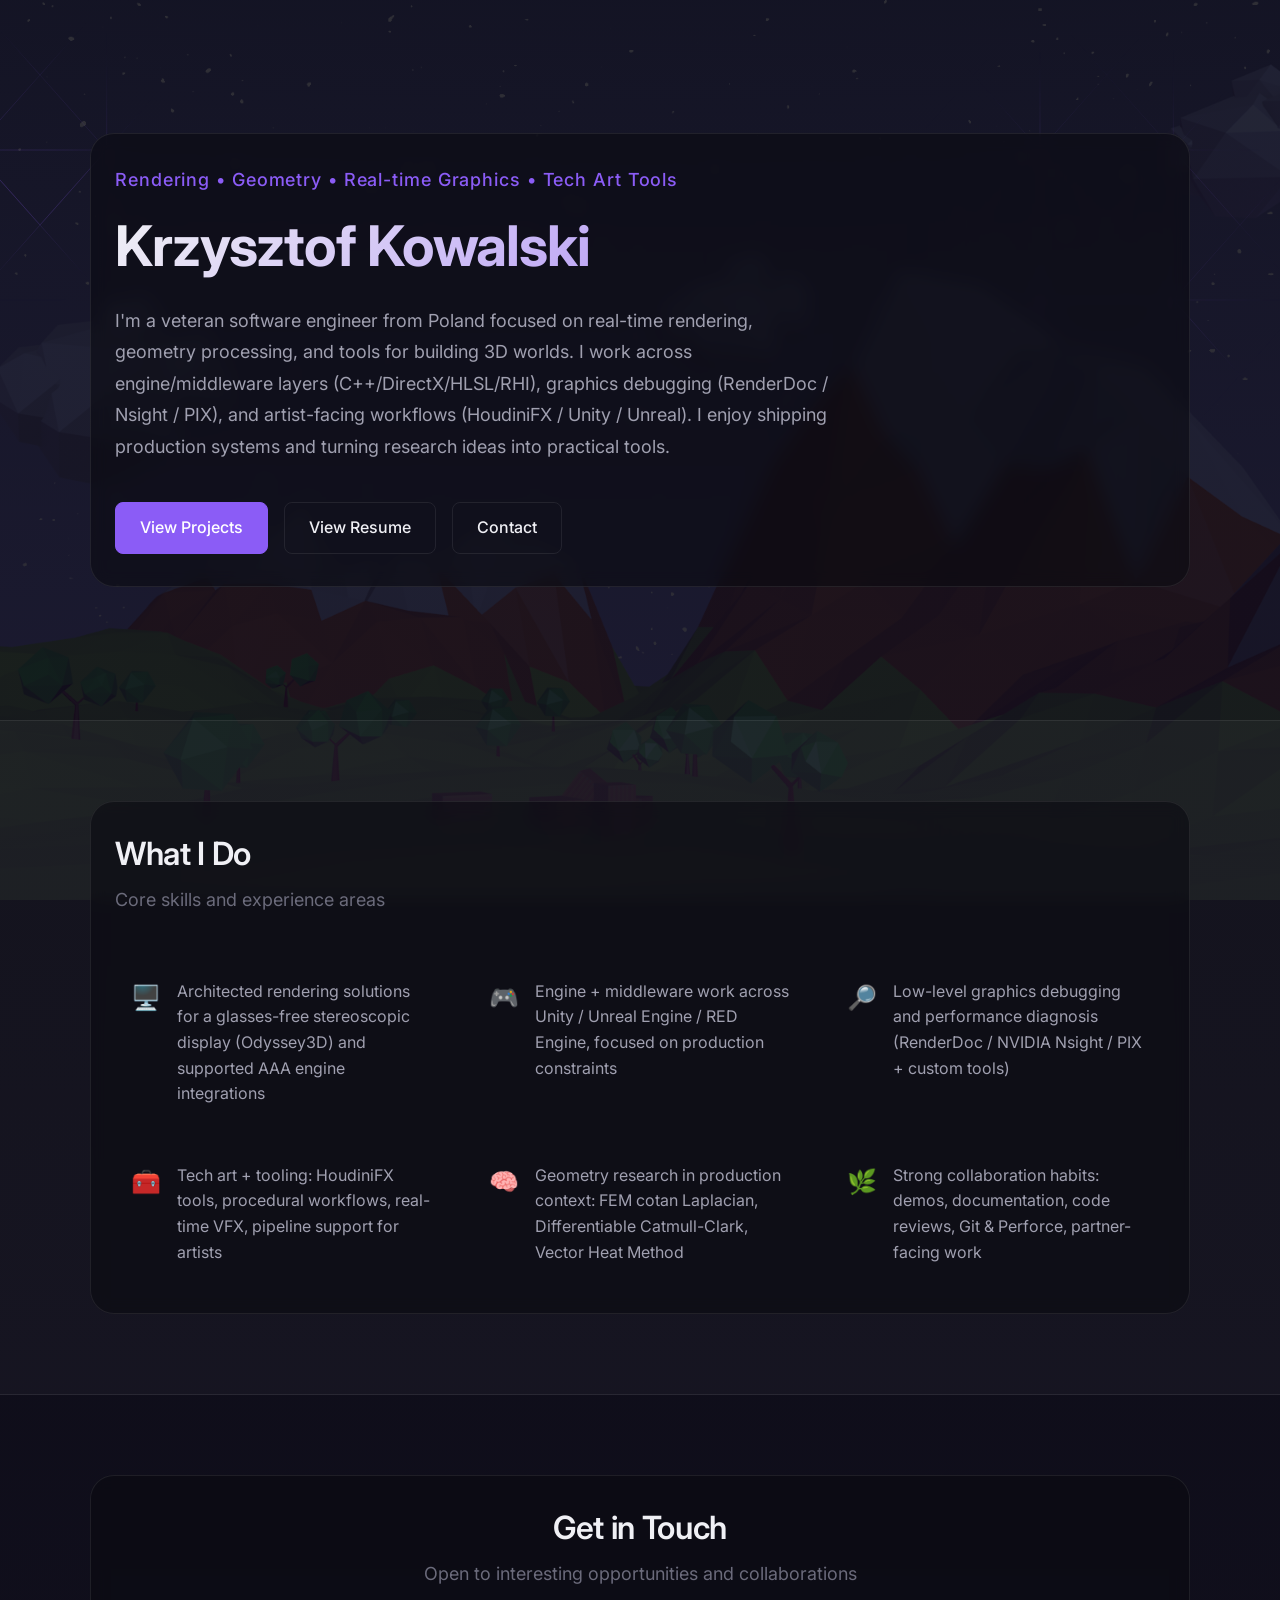
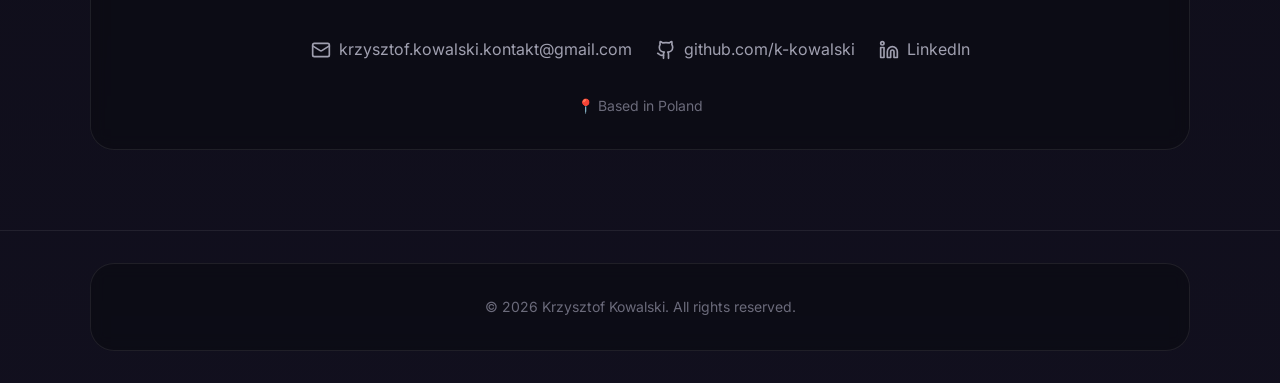
==== commit b0b36179: "Update projects page layout and restore project cards" ====
--- a/index.html
+++ b/index.html
@@ -94,44 +94,6 @@
       </div>
     </section>
 
-    <!-- Selected Projects Section -->
-    <section class="selected-projects" id="projects">
-      <div class="container">
-        <div class="section-header">
-          <h2 class="section-header__title">Selected Projects</h2>
-          <p class="section-header__subtitle">Production rendering, tools, and geometry research</p>
-        </div>
-        <div class="projects-grid">
-          <a href="projects.html#odyssey3d" class="project-card project-card--shade-1">
-            <div class="project-card__header">
-              <span class="project-card__emoji" aria-hidden="true">🖥️</span>
-              <h3 class="project-card__title">Odyssey3D: Glasses-Free Stereo Rendering</h3>
-            </div>
-            <p class="project-card__description">Engine-level rendering + debugging + partner support for real games.
-            </p>
-          </a>
-          <a href="projects.html#vector-heat-method" class="project-card project-card--shade-2">
-            <div class="project-card__header">
-              <span class="project-card__emoji" aria-hidden="true">🧰</span>
-              <h3 class="project-card__title">HoudiniFX Tool: Artist-Guided Vector Heat Method</h3>
-            </div>
-            <p class="project-card__description">Practical geometry processing tool designed for artist workflows.</p>
-          </a>
-          <a href="projects.html#diff-catmul-clark" class="project-card project-card--shade-3">
-            <div class="project-card__header">
-              <span class="project-card__emoji" aria-hidden="true">🧠</span>
-              <h3 class="project-card__title">Differentiable Catmull-Clark Subdivision</h3>
-            </div>
-            <p class="project-card__description">Research-driven geometry system implemented in a differentiable
-              framework.</p>
-          </a>
-        </div>
-        <div style="text-align: center; margin-top: var(--space-10);">
-          <a href="projects.html" class="btn btn--secondary">View All Projects →</a>
-        </div>
-      </div>
-    </section>
-
     <!-- Contact Section -->
     <section class="contact" id="contact">
       <div class="container">
--- a/assets/styles.css
+++ b/assets/styles.css
@@ -269,6 +269,26 @@
   color: var(--color-text-primary);
 }
 
+.btn--project-link {
+  width: 100%;
+  justify-content: center;
+  border-color: var(--color-accent);
+  background: linear-gradient(90deg, rgba(139, 92, 246, 0.1) 0%, rgba(139, 92, 246, 0.03) 100%);
+  box-shadow:
+    inset 0 0 0 1px rgba(3, 241, 35, 0.87),
+    0 0 0 1px rgba(139, 92, 246, 0.2),
+    0 0 18px rgba(139, 92, 246, 0.2);
+}
+
+.btn--project-link:hover {
+  border-color: var(--color-accent-hover);
+  background: linear-gradient(90deg, rgba(167, 139, 250, 0.15) 0%, rgba(167, 139, 250, 0.05) 100%);
+  box-shadow:
+    inset 0 0 0 1px rgba(167, 139, 250, 0.55),
+    0 0 0 1px rgba(167, 139, 250, 0.25),
+    0 0 20px rgba(167, 139, 250, 0.28);
+}
+
 /* --------------------------------------------------------------------------
    Section Headers
    -------------------------------------------------------------------------- */
@@ -471,10 +491,10 @@
 }
 
 .project-full__list li::before {
-  content: "→";
+  content: "\1F53A";
   position: absolute;
   left: 0;
-  color: var(--color-accent);
+  color: #ef4444;
 }
 
 .project-full__tech {
@@ -694,4 +714,4 @@
   -webkit-background-clip: text;
   -webkit-text-fill-color: transparent;
   background-clip: text;
-}+}
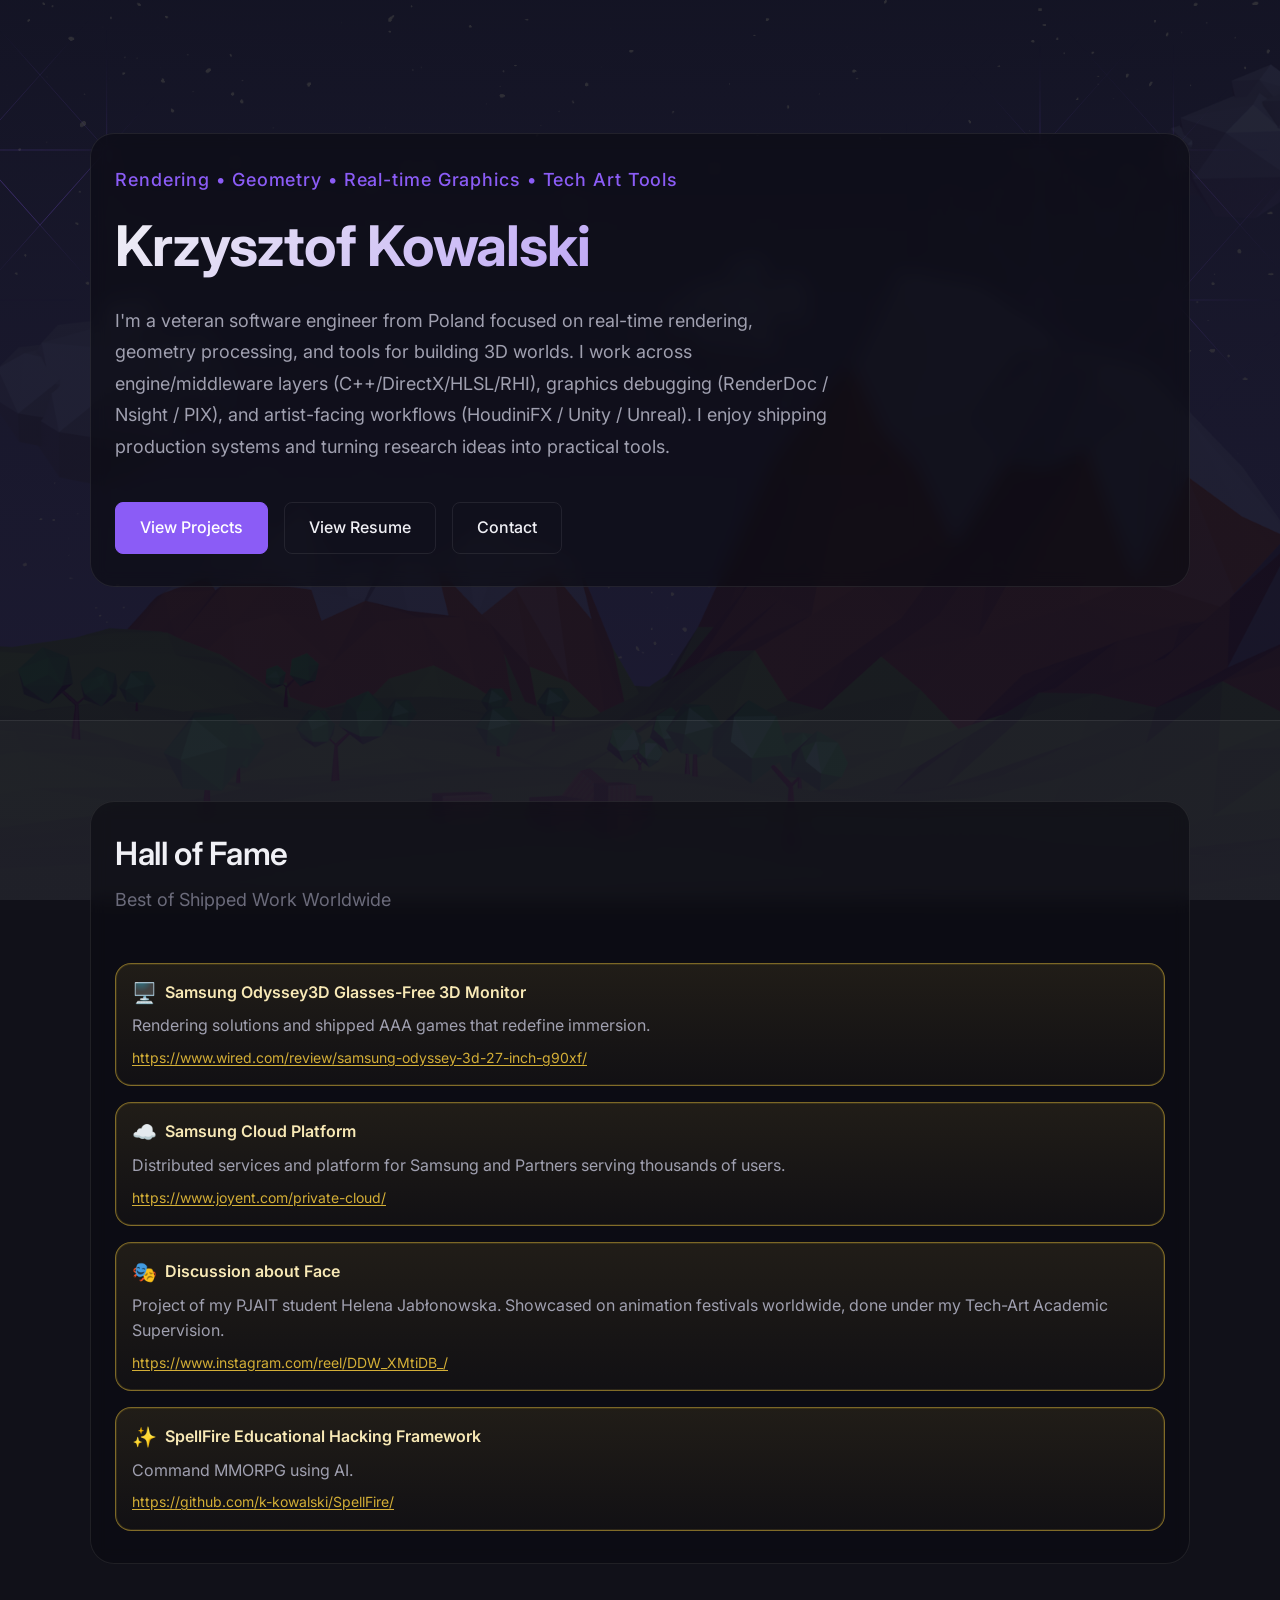
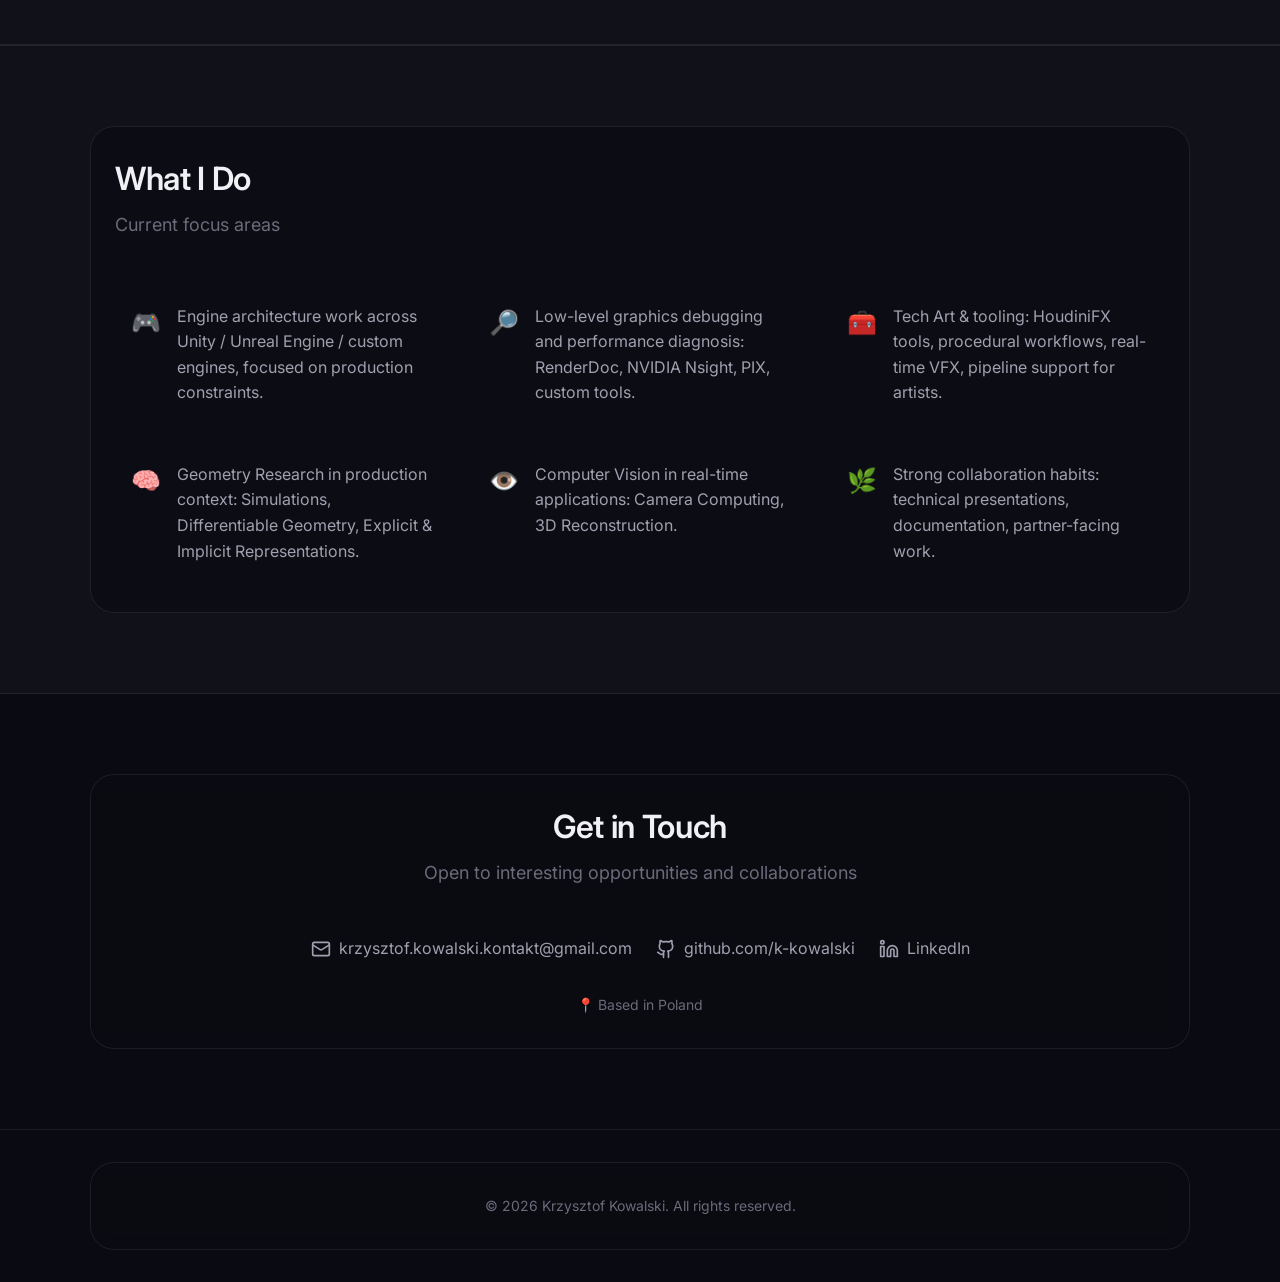
==== commit dc4c4c67: "Refactor shipped work cards to list layout with inline emoji and links" ====
--- a/index.html
+++ b/index.html
@@ -53,42 +53,96 @@
     </section>
 
     <!-- Highlights Section -->
+    <section class="highlights highlights--shipped-work" id="highlights">
+      <div class="container">
+        <div class="section-header">
+          <h2 class="section-header__title">Hall of Fame</h2>
+          <p class="section-header__subtitle">Best of Shipped Work Worldwide</p>
+        </div>
+        <div class="highlights__grid">
+          <div class="highlight-item">
+            <p class="highlight-item__title">
+              <span class="highlight-item__emoji" aria-hidden="true">🖥️</span>
+              <span>Samsung Odyssey3D Glasses-Free 3D Monitor</span>
+            </p>
+            <p class="highlight-item__text">Rendering solutions and shipped AAA games that redefine
+              immersion.</p>
+            <a class="highlight-item__link" href="https://www.wired.com/review/samsung-odyssey-3d-27-inch-g90xf/"
+              target="_blank"
+              rel="noopener noreferrer">https://www.wired.com/review/samsung-odyssey-3d-27-inch-g90xf/</a>
+          </div>
+          <div class="highlight-item">
+            <p class="highlight-item__title">
+              <span class="highlight-item__emoji" aria-hidden="true">☁️</span>
+              <span>Samsung Cloud Platform</span>
+            </p>
+            <p class="highlight-item__text">Distributed services and platform for Samsung and Partners serving
+              thousands of users.</p>
+            <a class="highlight-item__link" href="https://www.joyent.com/private-cloud/" target="_blank"
+              rel="noopener noreferrer">https://www.joyent.com/private-cloud/</a>
+          </div>
+          <div class="highlight-item">
+            <p class="highlight-item__title">
+              <span class="highlight-item__emoji" aria-hidden="true">🎭</span>
+              <span>Discussion about Face</span>
+            </p>
+            <p class="highlight-item__text">Project of my PJAIT student Helena Jabłonowska. Showcased on animation
+              festivals
+              worldwide, done under my Tech-Art Academic Supervision.</p>
+            <a class="highlight-item__link" href="https://www.instagram.com/reel/DDW_XMtiDB_/" target="_blank"
+              rel="noopener noreferrer">https://www.instagram.com/reel/DDW_XMtiDB_/</a>
+          </div>
+          <div class="highlight-item">
+            <p class="highlight-item__title">
+              <span class="highlight-item__emoji" aria-hidden="true">✨</span>
+              <span>SpellFire Educational Hacking Framework</span>
+            </p>
+            <p class="highlight-item__text">Command MMORPG using AI.</p>
+            <a class="highlight-item__link" href="https://github.com/k-kowalski/SpellFire/" target="_blank"
+              rel="noopener noreferrer">https://github.com/k-kowalski/SpellFire/</a>
+          </div>
+        </div>
+      </div>
+    </section>
+
+
+    <!-- Highlights Section -->
     <section class="highlights" id="highlights">
       <div class="container">
         <div class="section-header">
           <h2 class="section-header__title">What I Do</h2>
-          <p class="section-header__subtitle">Core skills and experience areas</p>
+          <p class="section-header__subtitle">Current focus areas</p>
         </div>
         <div class="highlights__grid">
           <div class="highlight-item">
-            <span class="highlight-item__emoji" aria-hidden="true">🖥️</span>
-            <p class="highlight-item__text">Architected rendering solutions for a glasses-free stereoscopic display
-              (Odyssey3D) and supported AAA engine integrations</p>
-          </div>
-          <div class="highlight-item">
             <span class="highlight-item__emoji" aria-hidden="true">🎮</span>
-            <p class="highlight-item__text">Engine + middleware work across Unity / Unreal Engine / RED Engine, focused
-              on production constraints</p>
+            <p class="highlight-item__text">Engine architecture work across Unity / Unreal Engine / custom engines,
+              focused on production constraints.</p>
           </div>
           <div class="highlight-item">
             <span class="highlight-item__emoji" aria-hidden="true">🔎</span>
-            <p class="highlight-item__text">Low-level graphics debugging and performance diagnosis (RenderDoc / NVIDIA
-              Nsight / PIX + custom tools)</p>
+            <p class="highlight-item__text">Low-level graphics debugging and performance diagnosis: RenderDoc, NVIDIA
+              Nsight, PIX, custom tools.</p>
           </div>
           <div class="highlight-item">
             <span class="highlight-item__emoji" aria-hidden="true">🧰</span>
-            <p class="highlight-item__text">Tech art + tooling: HoudiniFX tools, procedural workflows, real-time VFX,
-              pipeline support for artists</p>
+            <p class="highlight-item__text">Tech Art & tooling: HoudiniFX tools, procedural workflows, real-time VFX,
+              pipeline support for artists.</p>
           </div>
           <div class="highlight-item">
             <span class="highlight-item__emoji" aria-hidden="true">🧠</span>
-            <p class="highlight-item__text">Geometry research in production context: FEM cotan Laplacian, Differentiable
-              Catmull-Clark, Vector Heat Method</p>
+            <p class="highlight-item__text">Geometry Research in production context: Simulations,
+              Differentiable Geometry, Explicit & Implicit Representations.</p>
+          </div>
+          <div class="highlight-item">
+            <span class="highlight-item__emoji" aria-hidden="true">👁️</span>
+            <p class="highlight-item__text">Computer Vision in real-time applications: Camera Computing, 3D
+              Reconstruction.</p>
           </div>
           <div class="highlight-item">
             <span class="highlight-item__emoji" aria-hidden="true">🌿</span>
-            <p class="highlight-item__text">Strong collaboration habits: demos, documentation, code reviews, Git &
-              Perforce, partner-facing work</p>
+            <p class="highlight-item__text">Strong collaboration habits: technical presentations, documentation,
+              partner-facing work.</p>
           </div>
         </div>
       </div>
--- a/assets/styles.css
+++ b/assets/styles.css
@@ -69,10 +69,10 @@
   --border-radius-md: 16px;
   --border-radius-lg: 24px;
 
-  /* Transitions */
-  --transition-fast: 150ms ease;
-  --transition-base: 250ms ease;
-  --transition-slow: 400ms ease;
+  /* Transitions - Disabled for performance */
+  --transition-fast: 0s;
+  --transition-base: 0s;
+  --transition-slow: 0s;
 }
 
 /* --------------------------------------------------------------------------
@@ -87,21 +87,38 @@
 }
 
 html {
-  scroll-behavior: smooth;
+  scroll-behavior: auto;
+  /* Disabled smooth scroll for performance/instant jump */
   -webkit-font-smoothing: antialiased;
   -moz-osx-font-smoothing: grayscale;
 }
+
+
+
 
 body {
   font-family: var(--font-sans);
   font-size: var(--text-base);
   line-height: var(--leading-normal);
   color: var(--color-text-primary);
-  /* Dark overlay for readability + bg.png */
-  background: linear-gradient(rgba(10, 10, 18, 0.85), rgba(18, 16, 31, 0.9)), url('bg.png') no-repeat center center fixed;
-  background-size: cover;
   background-color: var(--color-bg-start);
   min-height: 100vh;
+}
+
+body::before {
+  content: "";
+  position: fixed;
+  top: 0;
+  left: 0;
+  width: 100%;
+  height: 100%;
+  pointer-events: none;
+  z-index: -2;
+  /* Dark overlay for readability + bg.png */
+  background: linear-gradient(rgba(10, 10, 18, 0.85), rgba(18, 16, 31, 0.9)), url('bg.png') no-repeat center center;
+  background-size: cover;
+  will-change: transform;
+  transform: translateZ(0);
 }
 
 /* Triangle mesh background overlay */
@@ -114,6 +131,8 @@
   pointer-events: none;
   z-index: 0;
   opacity: 1.0;
+  will-change: transform;
+  transform: translateZ(0);
 }
 
 /* Main content wrapper */
@@ -181,6 +200,7 @@
   backdrop-filter: blur(8px);
   border-radius: var(--border-radius-lg);
   border: 1px solid var(--color-border);
+  transform: translateZ(0);
 }
 
 section {
@@ -326,6 +346,7 @@
   padding: var(--space-4);
   border-radius: var(--border-radius-md);
   transition: background var(--transition-base);
+  transform: translateZ(0);
 }
 
 .highlight-item:hover {
@@ -341,6 +362,58 @@
   font-size: var(--text-base);
   color: var(--color-text-secondary);
   line-height: var(--leading-normal);
+}
+
+/* Best of shipped work: list layout + golden card outline */
+.highlights--shipped-work .highlights__grid {
+  display: flex;
+  flex-direction: column;
+  gap: var(--space-4);
+}
+
+.highlights--shipped-work .highlight-item {
+  flex-direction: column;
+  gap: var(--space-2);
+  border: 1px solid rgba(212, 175, 55, 0.55);
+  background: linear-gradient(180deg, rgba(212, 175, 55, 0.1) 0%, rgba(212, 175, 55, 0.03) 100%);
+  box-shadow: inset 0 0 0 1px rgba(212, 175, 55, 0.14);
+}
+
+.highlights--shipped-work .highlight-item:hover {
+  background: linear-gradient(180deg, rgba(212, 175, 55, 0.14) 0%, rgba(212, 175, 55, 0.05) 100%);
+  border-color: rgba(245, 212, 105, 0.9);
+  box-shadow: 0 0 0 1px rgba(245, 212, 105, 0.5), 0 10px 24px rgba(0, 0, 0, 0.25);
+}
+
+.highlights--shipped-work .highlight-item__emoji {
+  font-size: var(--text-xl);
+  line-height: 1;
+  flex-shrink: 0;
+}
+
+.highlights--shipped-work .highlight-item p,
+.highlights--shipped-work .highlight-item a {
+  overflow-wrap: anywhere;
+}
+
+.highlights--shipped-work .highlight-item__title {
+  display: inline-flex;
+  align-items: center;
+  gap: var(--space-2);
+  color: #f8e9b6;
+  font-weight: 600;
+}
+
+.highlights--shipped-work .highlight-item__link {
+  display: inline-block;
+  color: #d4af37;
+  font-size: var(--text-sm);
+  text-decoration: underline;
+  text-underline-offset: 2px;
+}
+
+.highlights--shipped-work .highlight-item__link:hover {
+  color: #f5d469;
 }
 
 /* --------------------------------------------------------------------------
@@ -360,6 +433,7 @@
   transition: all var(--transition-base);
   text-decoration: none;
   display: block;
+  transform: translateZ(0);
 }
 
 .project-card:hover {
@@ -427,6 +501,7 @@
   padding: var(--space-8);
   margin-bottom: var(--space-8);
   transition: border-color var(--transition-base);
+  transform: translateZ(0);
 }
 
 .project-full:hover {
@@ -570,7 +645,7 @@
   gap: var(--space-2);
   color: var(--color-text-secondary);
   font-size: var(--text-base);
-  transition: color var(--transition-fast);
+  transition: none;
 }
 
 .contact__link:hover {
@@ -663,19 +738,10 @@
    -------------------------------------------------------------------------- */
 @media (prefers-reduced-motion: no-preference) {
   .fade-in {
-    animation: fadeIn var(--transition-slow) ease-out;
-  }
-
-  @keyframes fadeIn {
-    from {
-      opacity: 0;
-      transform: translateY(10px);
-    }
-
-    to {
-      opacity: 1;
-      transform: translateY(0);
-    }
+    /* Animation disabled for performance */
+    opacity: 1;
+    transform: none;
+    animation: none;
   }
 }
 
@@ -714,4 +780,4 @@
   -webkit-background-clip: text;
   -webkit-text-fill-color: transparent;
   background-clip: text;
-}
+}
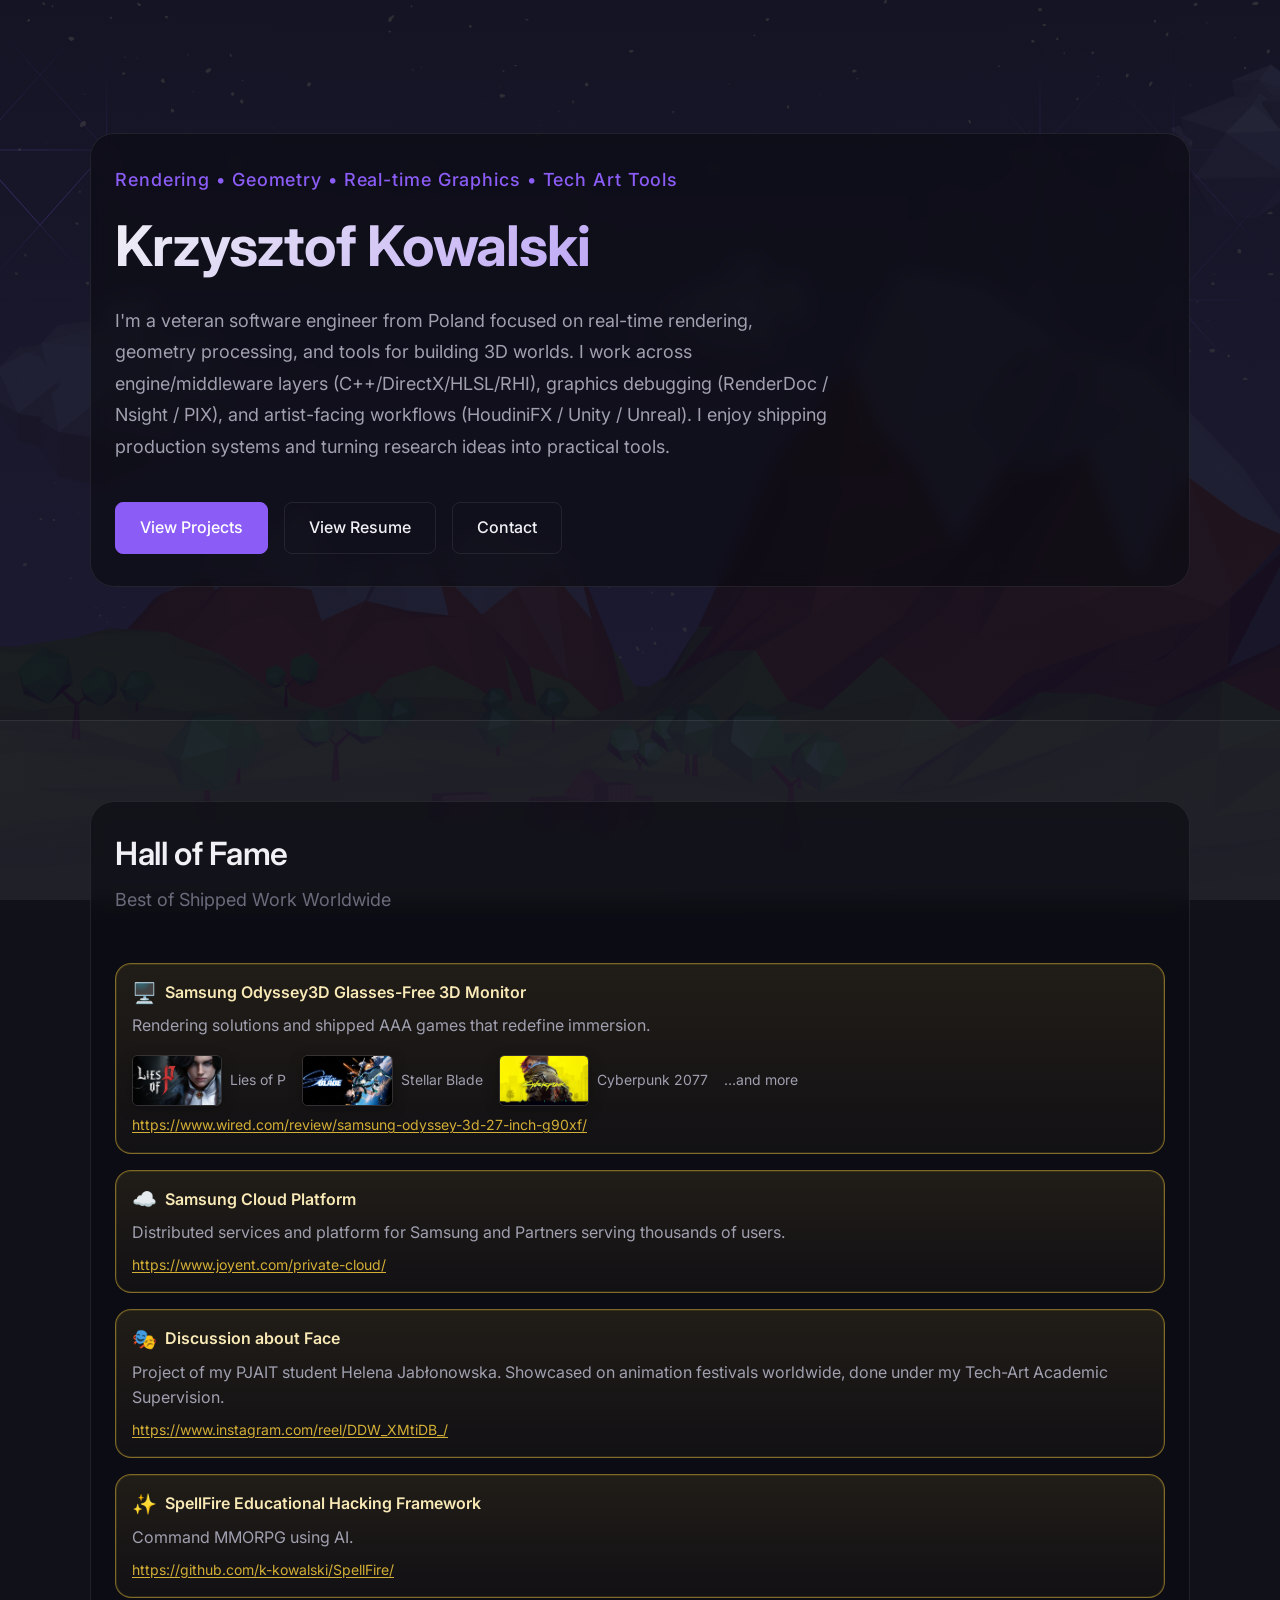
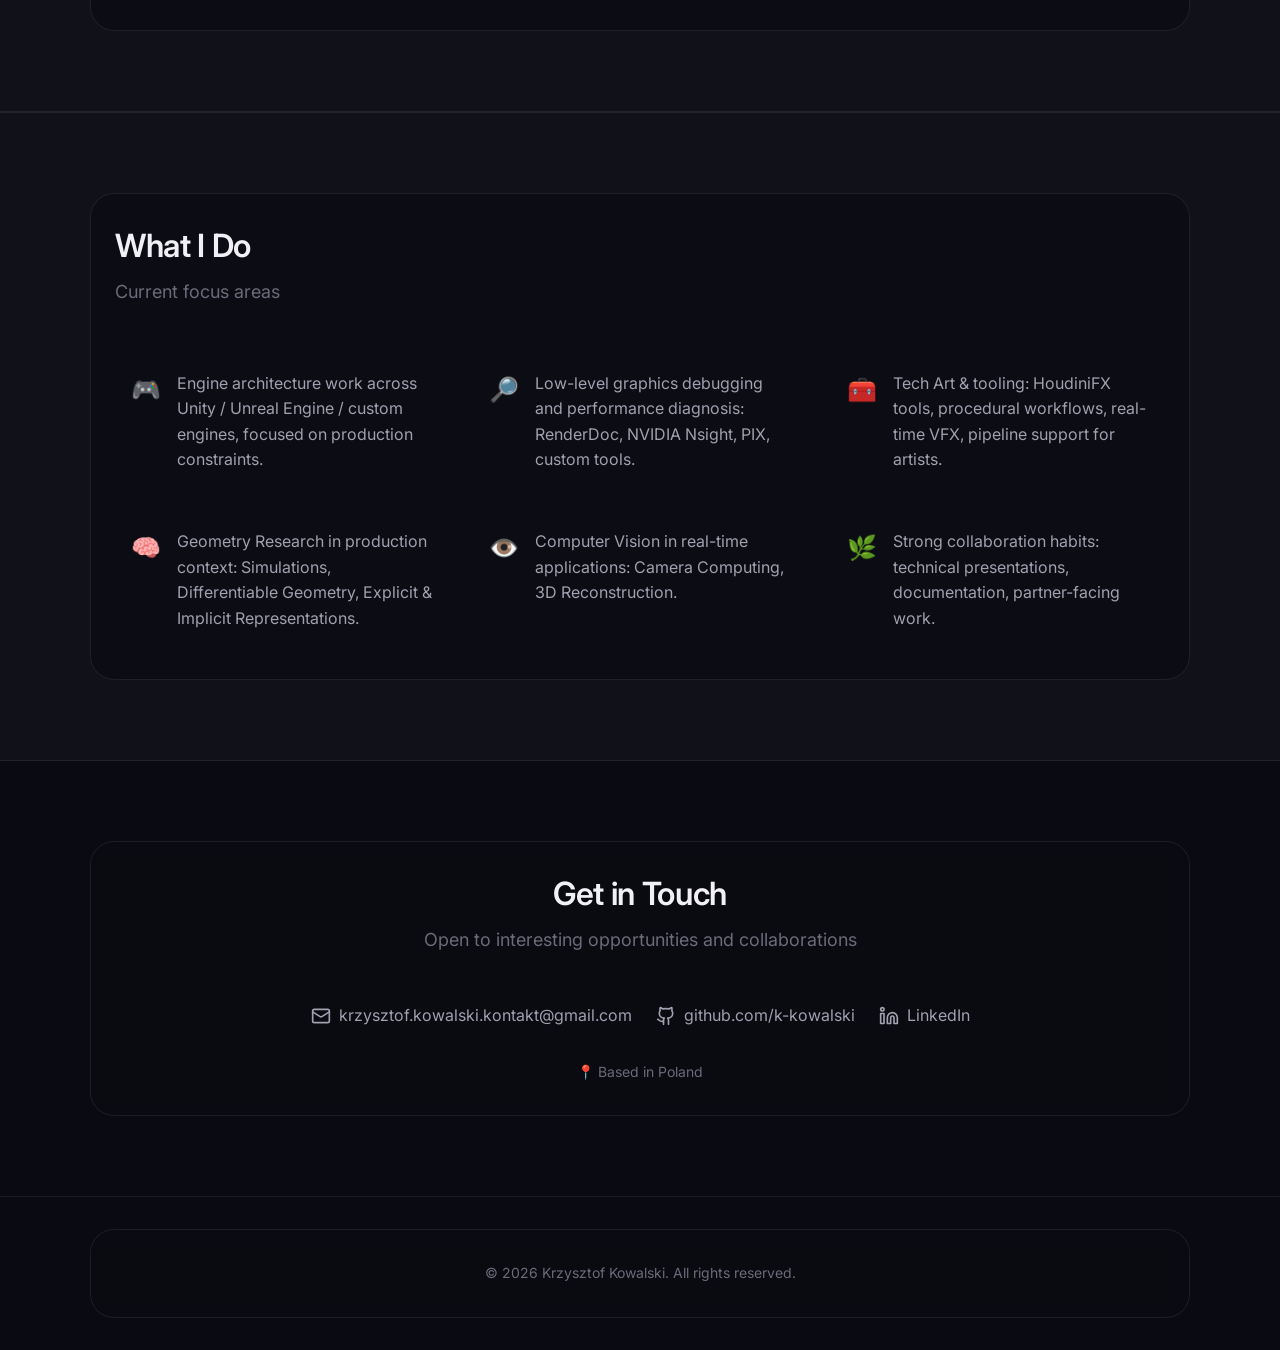
==== commit 2076020c: "Add Samsung game banner icons" ====
--- a/index.html
+++ b/index.html
@@ -67,6 +67,12 @@
             </p>
             <p class="highlight-item__text">Rendering solutions and shipped AAA games that redefine
               immersion.</p>
+            <ul class="diamond-list diamond-list--games">
+              <li><img src="assets/game-icons/lies-of-p.jpg" alt="Lies of P artwork badge" class="game-list-icon" width="460" height="215"><span>Lies of P</span></li>
+              <li><img src="assets/game-icons/stellar-blade.jpg" alt="Stellar Blade artwork badge" class="game-list-icon" width="460" height="215"><span>Stellar Blade</span></li>
+              <li><img src="assets/game-icons/cyberpunk-2077.jpg" alt="Cyberpunk 2077 artwork badge" class="game-list-icon" width="460" height="215"><span>Cyberpunk 2077</span></li>
+              <li>…and more</li>
+            </ul>
             <a class="highlight-item__link" href="https://www.wired.com/review/samsung-odyssey-3d-27-inch-g90xf/"
               target="_blank"
               rel="noopener noreferrer">https://www.wired.com/review/samsung-odyssey-3d-27-inch-g90xf/</a>
@@ -200,4 +206,4 @@
   <script src="assets/main.js" defer></script>
 </body>
 
-</html>+</html>
--- a/assets/styles.css
+++ b/assets/styles.css
@@ -416,6 +416,88 @@
   color: #f5d469;
 }
 
+/* Diamond list (shipped game titles) */
+.diamond-list {
+  list-style: none;
+  padding: 0;
+  margin: var(--space-2) 0 0 0;
+  display: flex;
+  flex-wrap: wrap;
+  gap: var(--space-1) var(--space-4);
+}
+
+.diamond-list li {
+  position: relative;
+  padding-left: 1.15em;
+  color: var(--color-text-secondary);
+  font-size: var(--text-sm);
+  line-height: var(--leading-normal);
+}
+
+.diamond-list li::before {
+  content: "◆";
+  position: absolute;
+  left: 0;
+  color: #d4af37;
+  font-size: 0.65em;
+  top: 0.35em;
+}
+
+.diamond-list--games {
+  --game-list-icon-width: 2.35rem;
+  --game-list-icon-height: 1.15rem;
+}
+
+.diamond-list--games li {
+  display: inline-flex;
+  align-items: center;
+  flex: 0 0 auto;
+  gap: var(--space-2);
+  padding: 0;
+  border: 0;
+  border-radius: 0;
+  background: transparent;
+}
+
+.diamond-list--games li::before {
+  display: none;
+}
+
+.diamond-list--games li:last-child {
+  padding-left: 0;
+  padding-right: 0;
+  border: 0;
+  border-radius: 0;
+  background: transparent;
+}
+
+.diamond-list--games li:last-child::before {
+  display: none;
+}
+
+img.game-list-icon {
+  display: block;
+  inline-size: var(--game-list-icon-width);
+  block-size: var(--game-list-icon-height);
+  min-inline-size: var(--game-list-icon-width);
+  min-block-size: var(--game-list-icon-height);
+  max-inline-size: var(--game-list-icon-width);
+  max-block-size: var(--game-list-icon-height);
+  flex-shrink: 0;
+  object-fit: cover;
+  object-position: center;
+  border-radius: 0.35rem;
+  border: 1px solid rgba(255, 255, 255, 0.12);
+  box-shadow: 0 4px 14px rgba(0, 0, 0, 0.25);
+}
+
+@media (min-width: 769px) {
+  .diamond-list--games {
+    --game-list-icon-width: 5.65rem;
+    --game-list-icon-height: 3.2rem;
+  }
+}
+
 /* --------------------------------------------------------------------------
    Project Cards (Teaser - Home)
    -------------------------------------------------------------------------- */
@@ -780,4 +862,4 @@
   -webkit-background-clip: text;
   -webkit-text-fill-color: transparent;
   background-clip: text;
-}+}
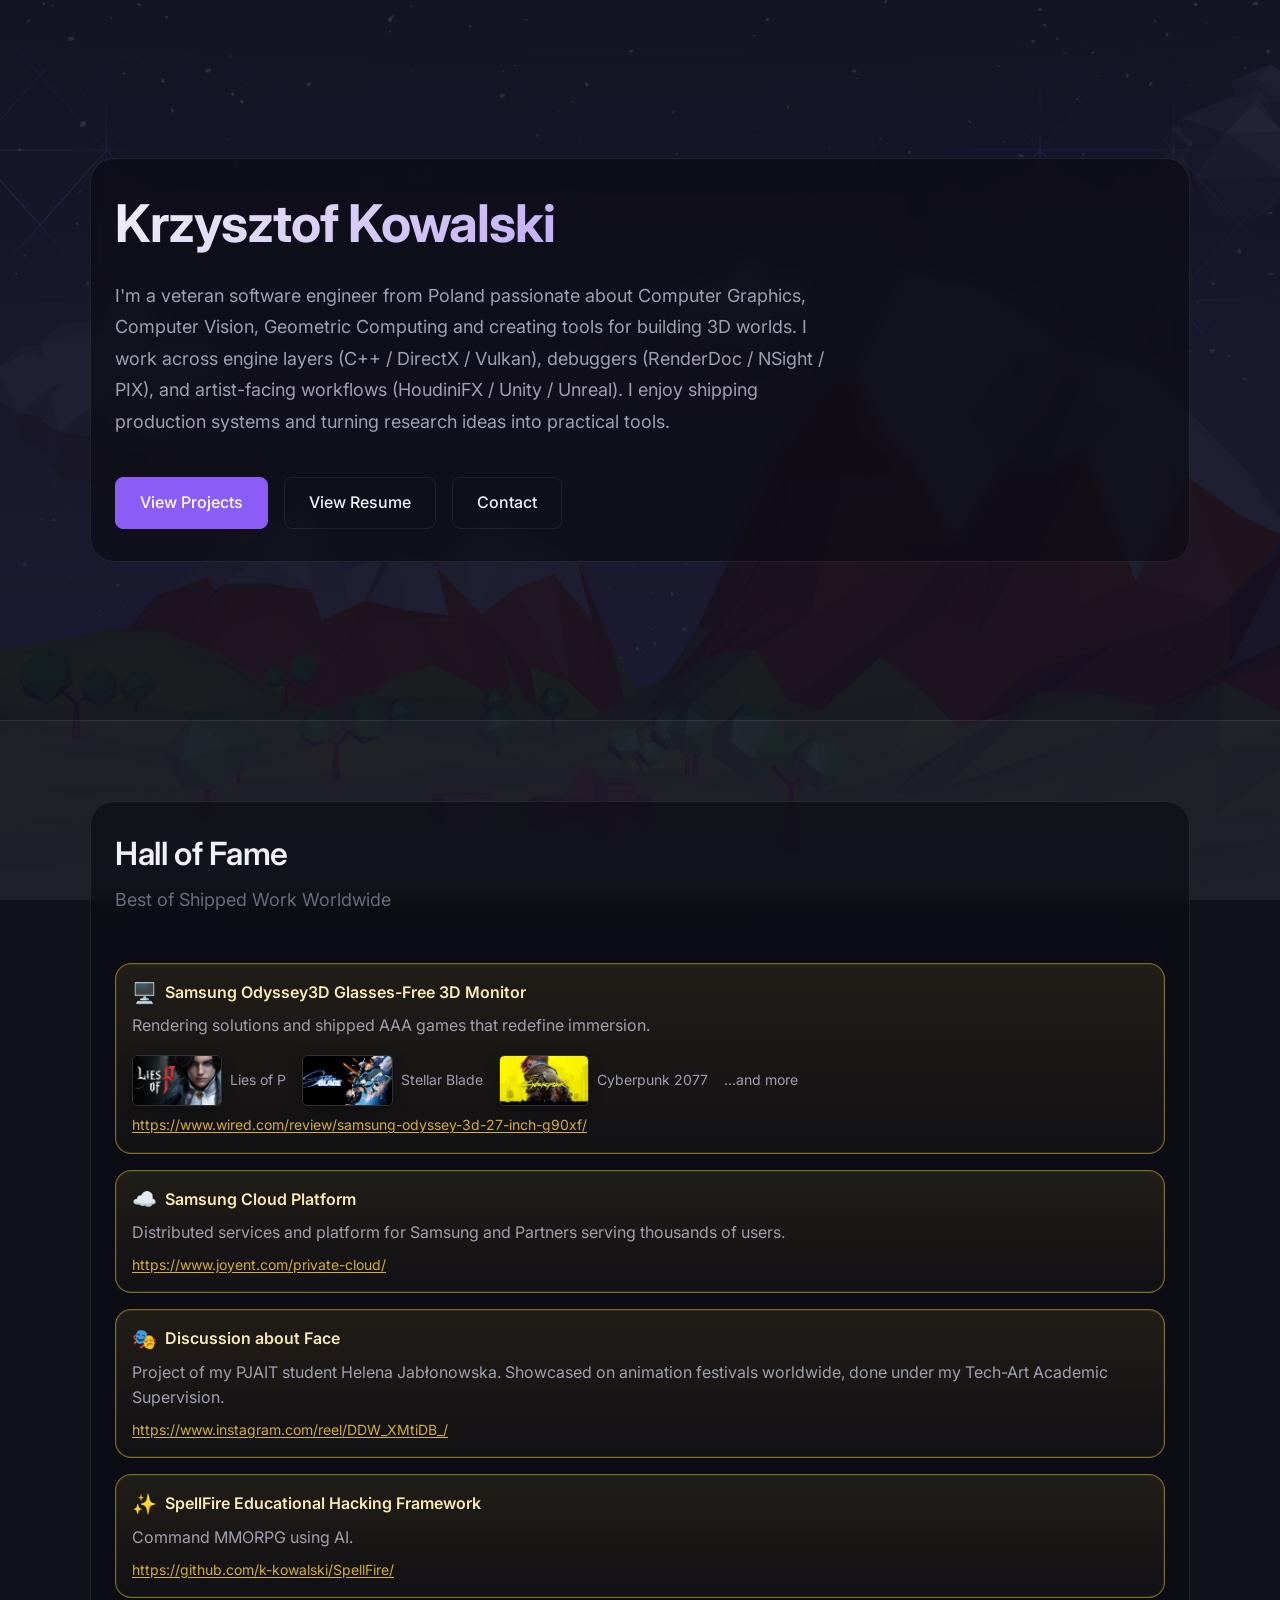
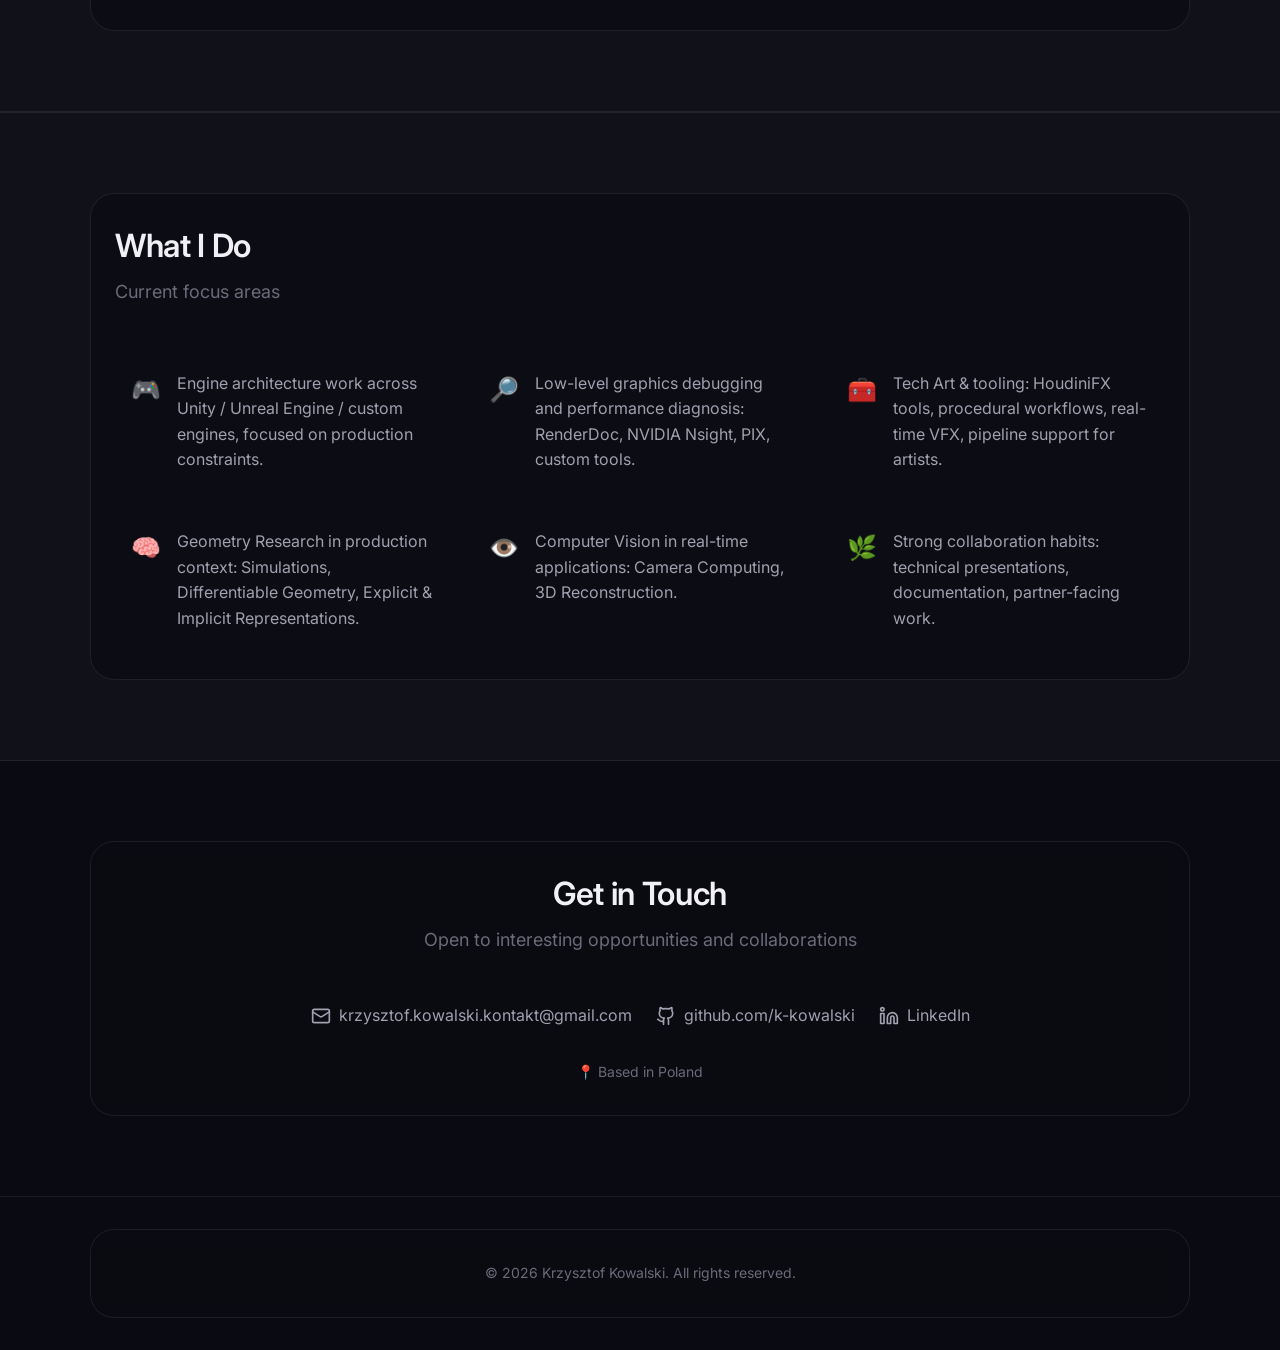
==== commit 9dab83bd: "Update homepage hero" ====
--- a/index.html
+++ b/index.html
@@ -4,7 +4,7 @@
 <head>
   <meta charset="UTF-8">
   <meta name="viewport" content="width=device-width, initial-scale=1.0">
-  <title>Krzysztof Kowalski — Rendering, Geometry, Real-time Graphics</title>
+  <title>Krzysztof Kowalski</title>
   <meta name="description"
     content="Veteran software engineer focused on real-time rendering, geometry processing, and tools for building 3D worlds. Engine/middleware, graphics debugging, and artist-facing workflows.">
 
@@ -35,19 +35,18 @@
     <!-- Hero Section -->
     <section class="hero" id="hero">
       <div class="container">
-        <p class="hero__tagline fade-in">Rendering • Geometry • Real-time Graphics • Tech Art Tools</p>
         <h1 class="hero__name fade-in">Krzysztof Kowalski</h1>
         <p class="hero__intro fade-in">
-          I'm a veteran software engineer from Poland focused on real-time rendering, geometry processing, and tools for
-          building 3D worlds. I work across engine/middleware layers (C++/DirectX/HLSL/RHI), graphics debugging
-          (RenderDoc / Nsight / PIX), and artist-facing workflows (HoudiniFX / Unity / Unreal). I enjoy shipping
+          I'm a veteran software engineer from Poland passionate about Computer Graphics, Computer Vision, Geometric Computing and creating tools for
+          building 3D worlds. I work across engine layers (C++ / DirectX / Vulkan), debuggers
+          (RenderDoc / NSight / PIX), and artist-facing workflows (HoudiniFX / Unity / Unreal). I enjoy shipping
           production systems and turning research ideas into practical tools.
         </p>
         <div class="hero__cta fade-in">
           <a href="projects.html" class="btn btn--primary">View Projects</a>
           <a href="https://docs.google.com/document/d/1v29XtNxEgqasgHXxsYM49xwrQ92GkRwDgaLN2A-uAgM/edit?usp=sharing"
             class="btn btn--secondary" target="_blank" rel="noopener noreferrer">View Resume</a>
-          <a href="mailto:krzysztof.kowalski.kontakt@gmail.com" class="btn btn--secondary">Contact</a>
+          <a href="#contact" class="btn btn--secondary">Contact</a>
         </div>
       </div>
     </section>
--- a/assets/styles.css
+++ b/assets/styles.css
@@ -43,7 +43,7 @@
   --text-2xl: 1.5rem;
   --text-3xl: 2rem;
   --text-4xl: 2.5rem;
-  --text-5xl: 3.5rem;
+  --text-5xl: 3.25rem;
 
   --leading-tight: 1.25;
   --leading-normal: 1.6;
@@ -758,7 +758,7 @@
    -------------------------------------------------------------------------- */
 @media (max-width: 768px) {
   :root {
-    --text-5xl: 2.5rem;
+    --text-5xl: 2.35rem;
     --text-3xl: 1.75rem;
   }
 
@@ -804,7 +804,7 @@
 
 @media (max-width: 480px) {
   :root {
-    --text-5xl: 2rem;
+    --text-5xl: 1.9rem;
     --text-3xl: 1.5rem;
     --text-2xl: 1.25rem;
   }
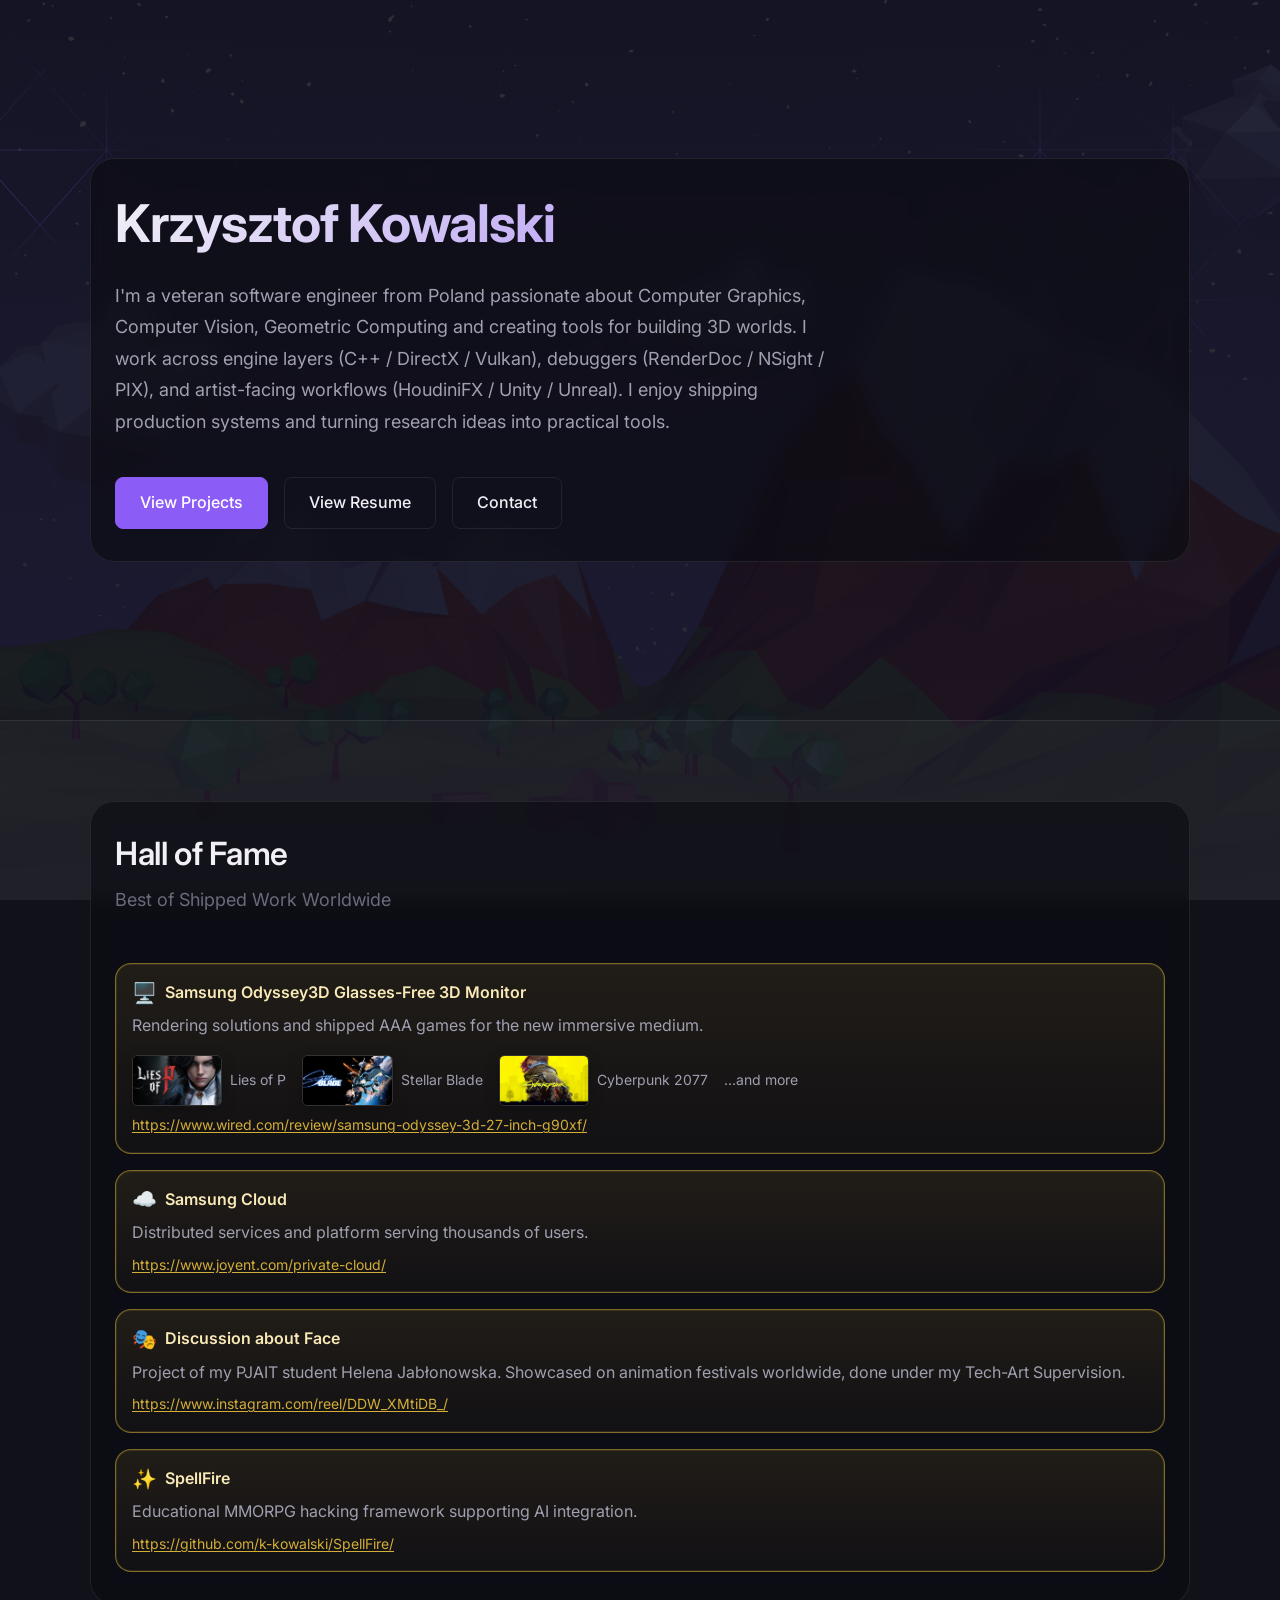
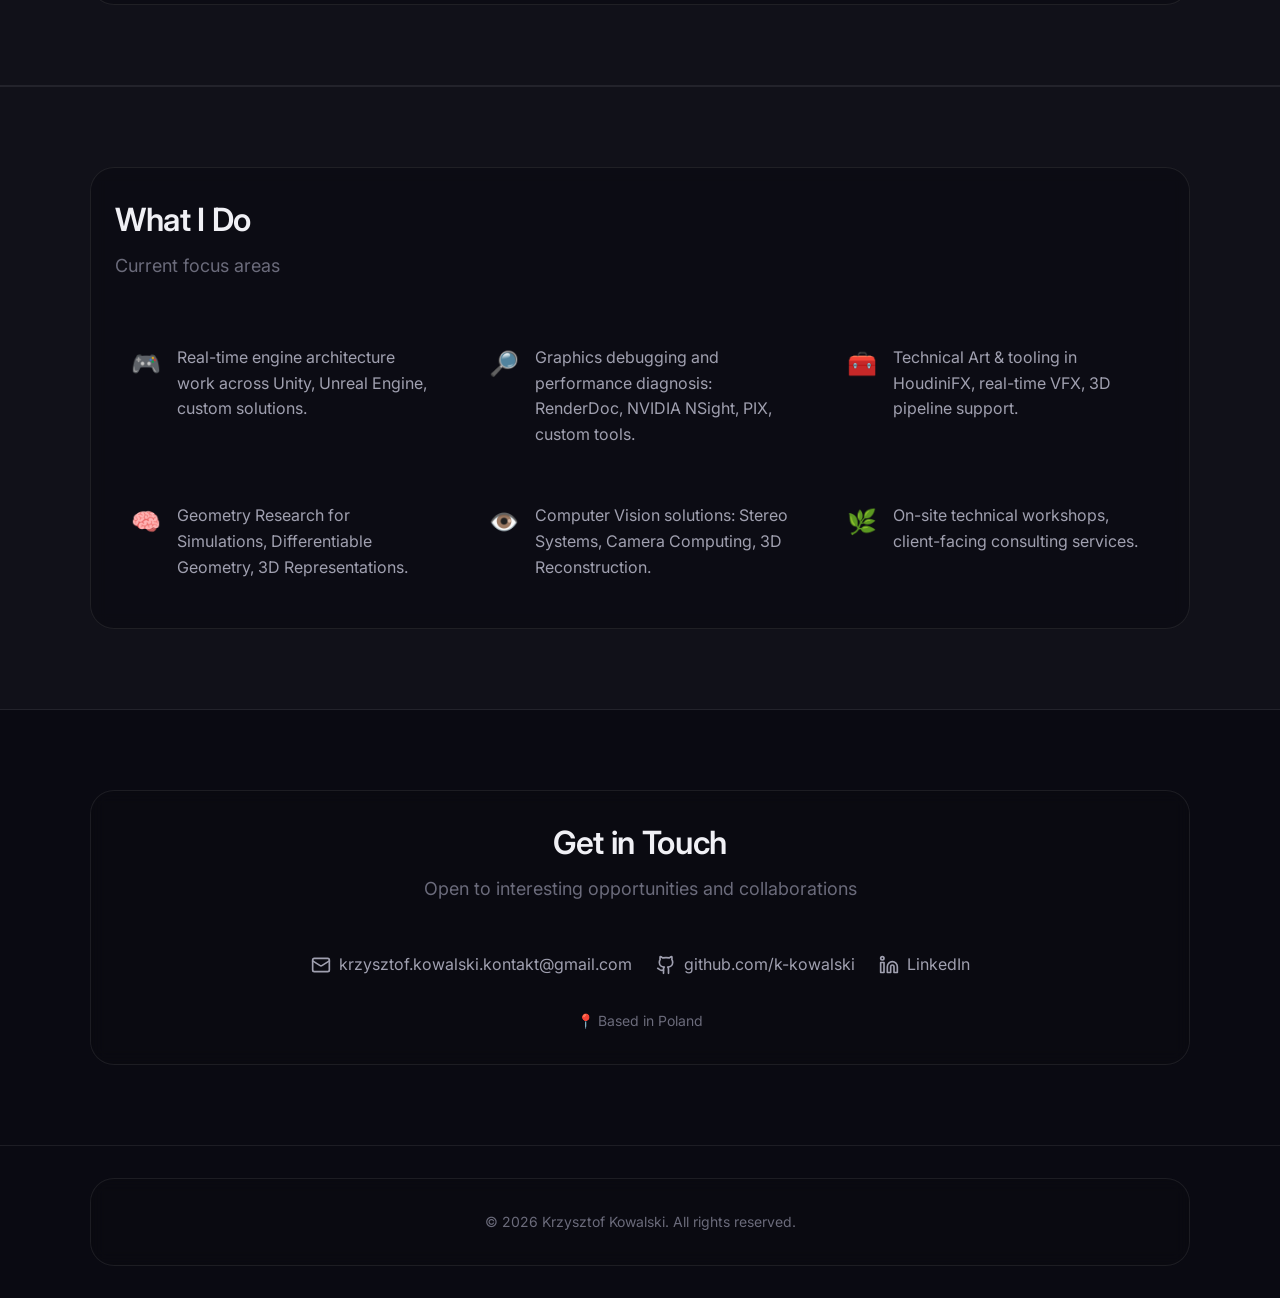
==== commit 2213144e: "Corrections, fixes" ====
--- a/index.html
+++ b/index.html
@@ -64,8 +64,7 @@
               <span class="highlight-item__emoji" aria-hidden="true">🖥️</span>
               <span>Samsung Odyssey3D Glasses-Free 3D Monitor</span>
             </p>
-            <p class="highlight-item__text">Rendering solutions and shipped AAA games that redefine
-              immersion.</p>
+            <p class="highlight-item__text">Rendering solutions and shipped AAA games for the new immersive medium.</p>
             <ul class="diamond-list diamond-list--games">
               <li><img src="assets/game-icons/lies-of-p.jpg" alt="Lies of P artwork badge" class="game-list-icon" width="460" height="215"><span>Lies of P</span></li>
               <li><img src="assets/game-icons/stellar-blade.jpg" alt="Stellar Blade artwork badge" class="game-list-icon" width="460" height="215"><span>Stellar Blade</span></li>
@@ -79,10 +78,9 @@
           <div class="highlight-item">
             <p class="highlight-item__title">
               <span class="highlight-item__emoji" aria-hidden="true">☁️</span>
-              <span>Samsung Cloud Platform</span>
+              <span>Samsung Cloud</span>
             </p>
-            <p class="highlight-item__text">Distributed services and platform for Samsung and Partners serving
-              thousands of users.</p>
+            <p class="highlight-item__text">Distributed services and platform serving thousands of users.</p>
             <a class="highlight-item__link" href="https://www.joyent.com/private-cloud/" target="_blank"
               rel="noopener noreferrer">https://www.joyent.com/private-cloud/</a>
           </div>
@@ -91,18 +89,16 @@
               <span class="highlight-item__emoji" aria-hidden="true">🎭</span>
               <span>Discussion about Face</span>
             </p>
-            <p class="highlight-item__text">Project of my PJAIT student Helena Jabłonowska. Showcased on animation
-              festivals
-              worldwide, done under my Tech-Art Academic Supervision.</p>
+            <p class="highlight-item__text">Project of my PJAIT student Helena Jabłonowska. Showcased on animation festivals worldwide, done under my Tech-Art Supervision.</p>
             <a class="highlight-item__link" href="https://www.instagram.com/reel/DDW_XMtiDB_/" target="_blank"
               rel="noopener noreferrer">https://www.instagram.com/reel/DDW_XMtiDB_/</a>
           </div>
           <div class="highlight-item">
             <p class="highlight-item__title">
               <span class="highlight-item__emoji" aria-hidden="true">✨</span>
-              <span>SpellFire Educational Hacking Framework</span>
+              <span>SpellFire</span>
             </p>
-            <p class="highlight-item__text">Command MMORPG using AI.</p>
+            <p class="highlight-item__text">Educational MMORPG hacking framework supporting AI integration.</p>
             <a class="highlight-item__link" href="https://github.com/k-kowalski/SpellFire/" target="_blank"
               rel="noopener noreferrer">https://github.com/k-kowalski/SpellFire/</a>
           </div>
@@ -121,33 +117,27 @@
         <div class="highlights__grid">
           <div class="highlight-item">
             <span class="highlight-item__emoji" aria-hidden="true">🎮</span>
-            <p class="highlight-item__text">Engine architecture work across Unity / Unreal Engine / custom engines,
-              focused on production constraints.</p>
+            <p class="highlight-item__text">Real-time engine architecture work across Unity, Unreal Engine, custom solutions.</p>
           </div>
           <div class="highlight-item">
             <span class="highlight-item__emoji" aria-hidden="true">🔎</span>
-            <p class="highlight-item__text">Low-level graphics debugging and performance diagnosis: RenderDoc, NVIDIA
-              Nsight, PIX, custom tools.</p>
+            <p class="highlight-item__text">Graphics debugging and performance diagnosis: RenderDoc, NVIDIA NSight, PIX, custom tools.</p>
           </div>
           <div class="highlight-item">
             <span class="highlight-item__emoji" aria-hidden="true">🧰</span>
-            <p class="highlight-item__text">Tech Art & tooling: HoudiniFX tools, procedural workflows, real-time VFX,
-              pipeline support for artists.</p>
+            <p class="highlight-item__text">Technical Art & tooling in HoudiniFX, real-time VFX, 3D pipeline support.</p>
           </div>
           <div class="highlight-item">
             <span class="highlight-item__emoji" aria-hidden="true">🧠</span>
-            <p class="highlight-item__text">Geometry Research in production context: Simulations,
-              Differentiable Geometry, Explicit & Implicit Representations.</p>
+            <p class="highlight-item__text">Geometry Research for Simulations, Differentiable Geometry, 3D Representations.</p>
           </div>
           <div class="highlight-item">
             <span class="highlight-item__emoji" aria-hidden="true">👁️</span>
-            <p class="highlight-item__text">Computer Vision in real-time applications: Camera Computing, 3D
-              Reconstruction.</p>
+            <p class="highlight-item__text">Computer Vision solutions: Stereo Systems, Camera Computing, 3D Reconstruction.</p>
           </div>
           <div class="highlight-item">
             <span class="highlight-item__emoji" aria-hidden="true">🌿</span>
-            <p class="highlight-item__text">Strong collaboration habits: technical presentations, documentation,
-              partner-facing work.</p>
+            <p class="highlight-item__text">On-site technical workshops, client-facing consulting services.</p>
           </div>
         </div>
       </div>
